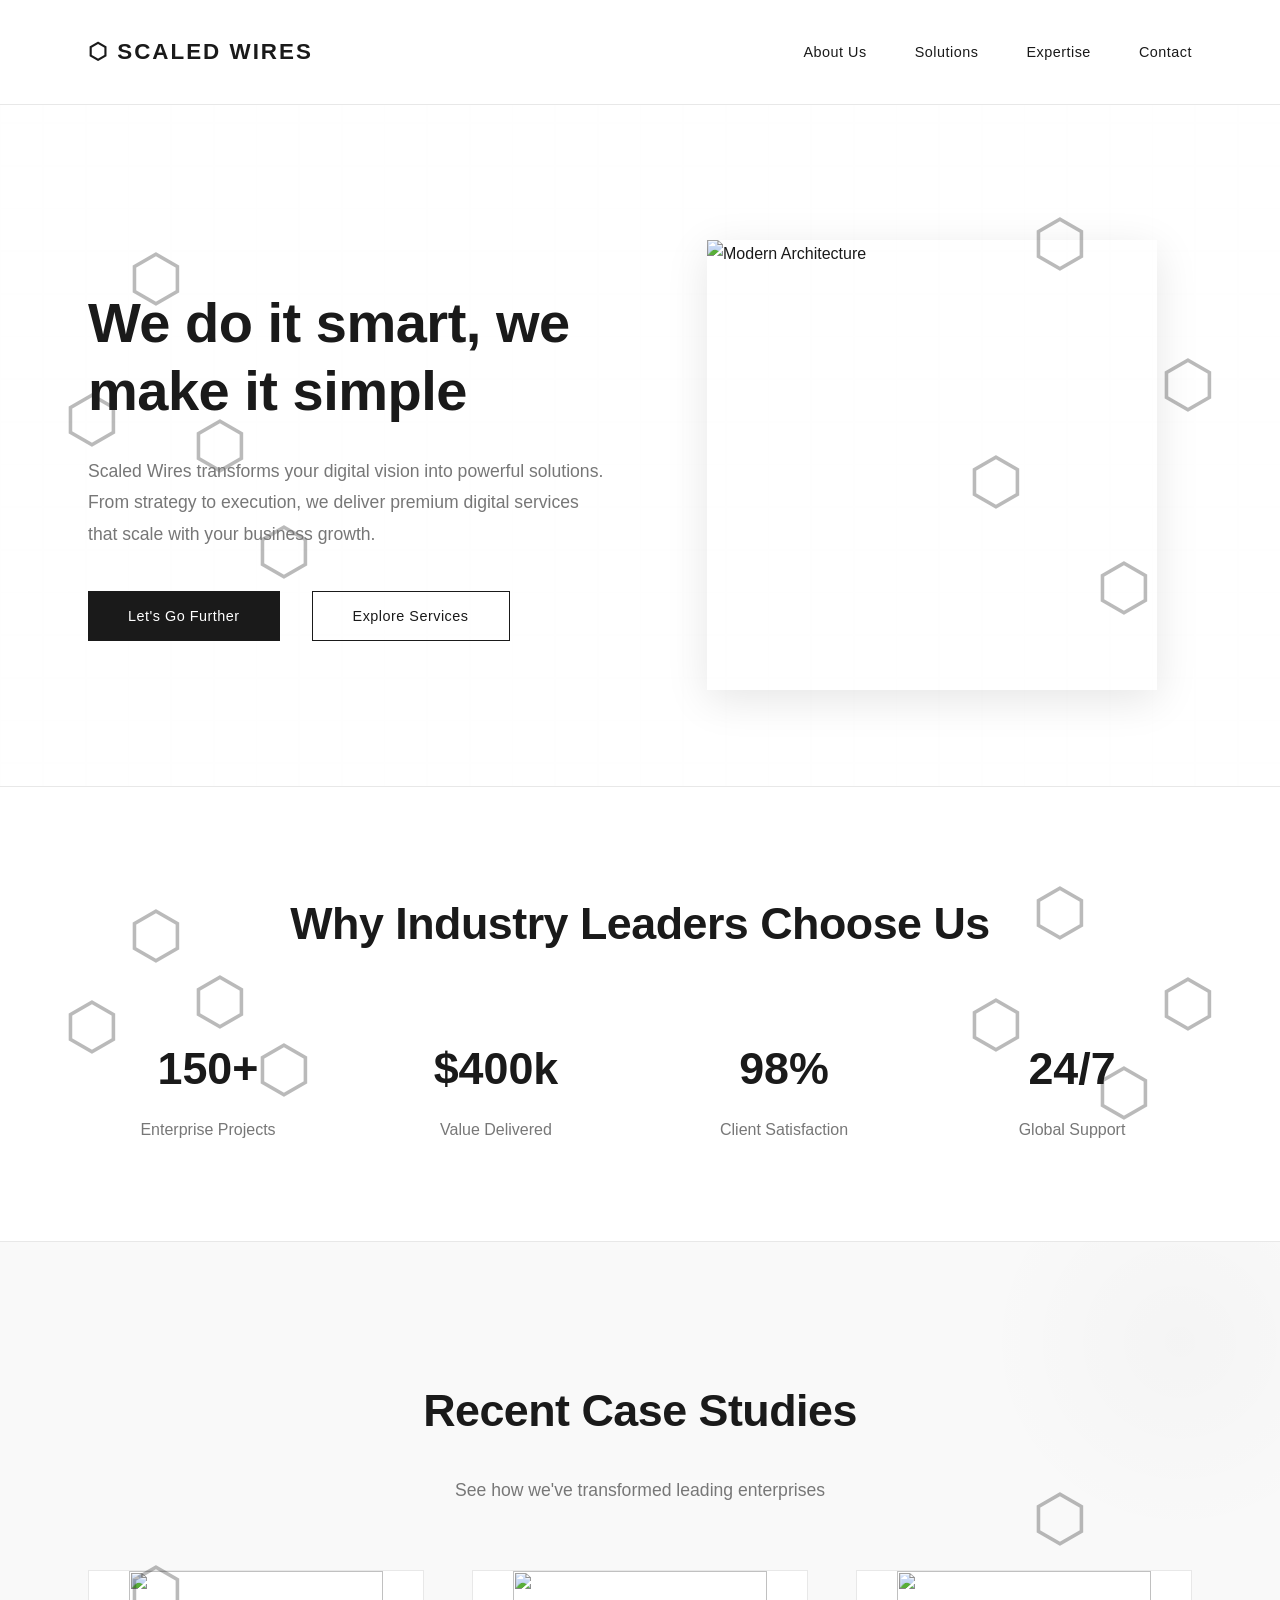
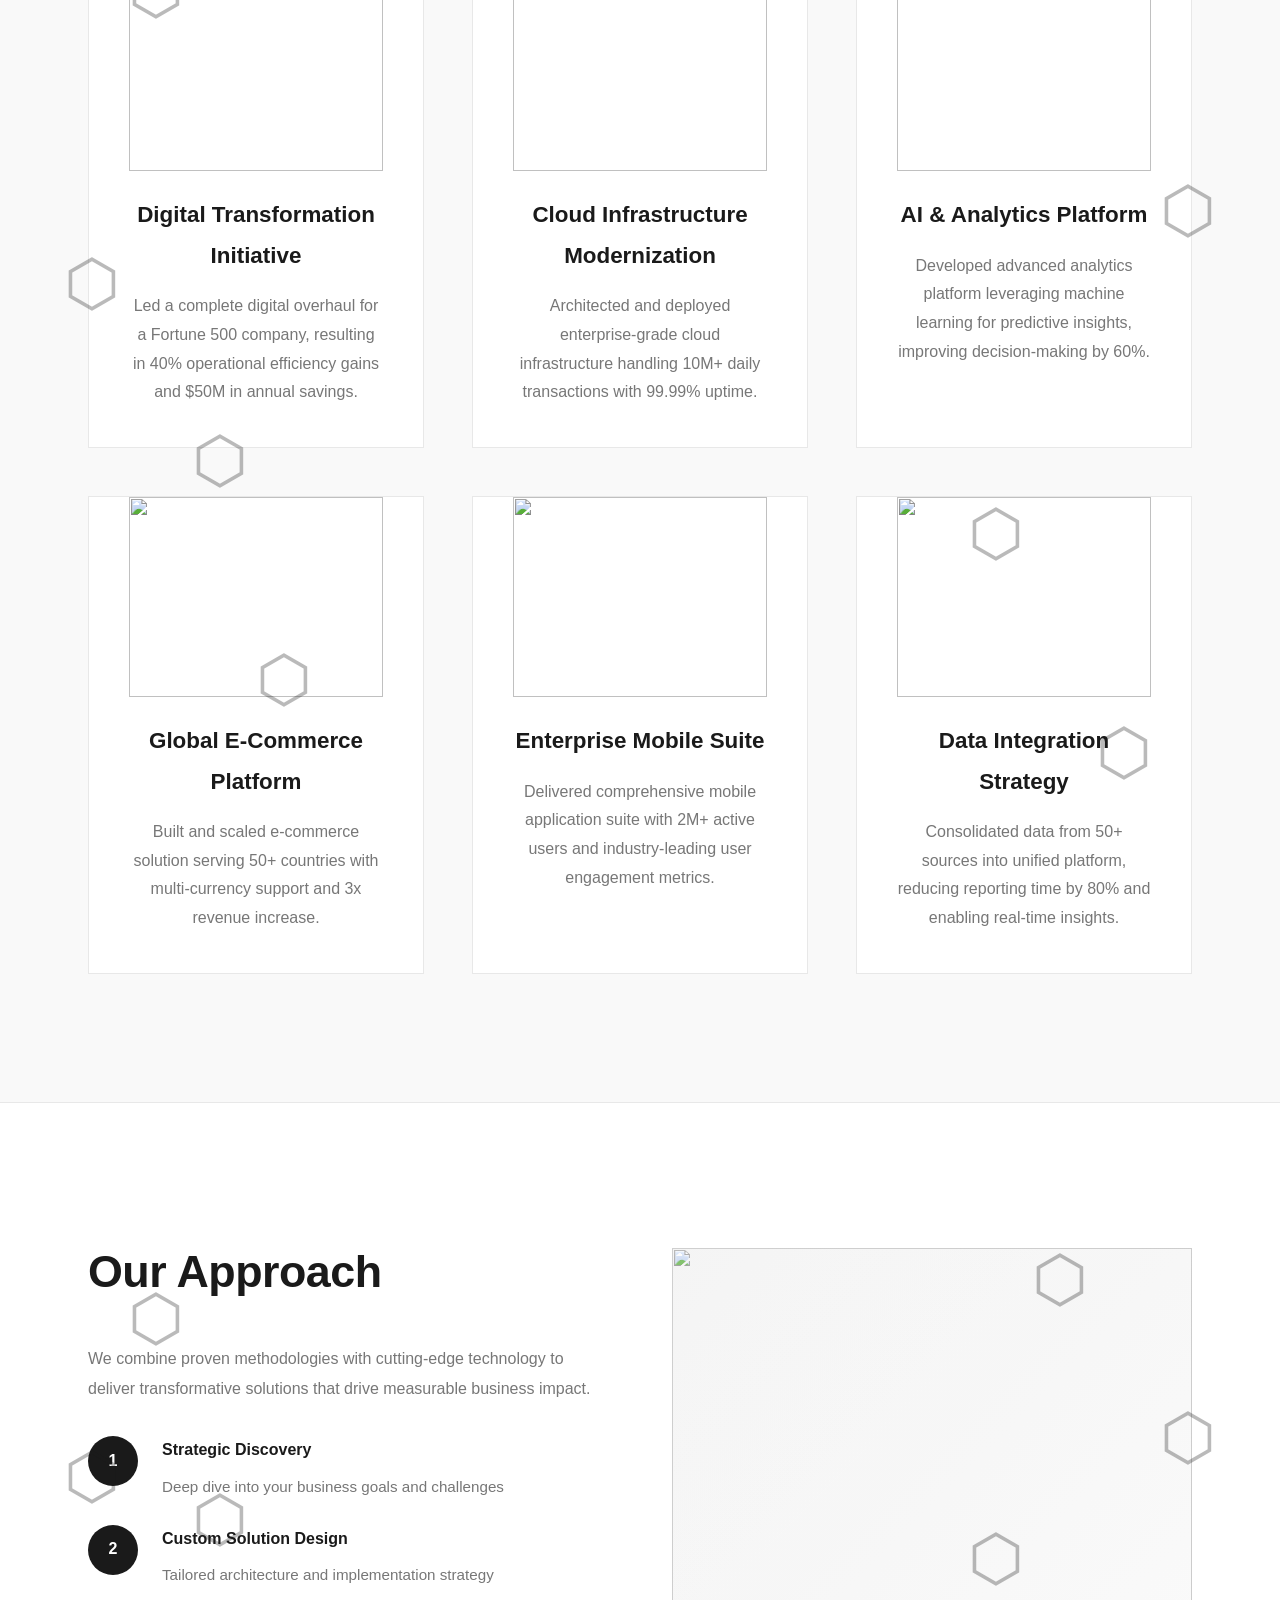
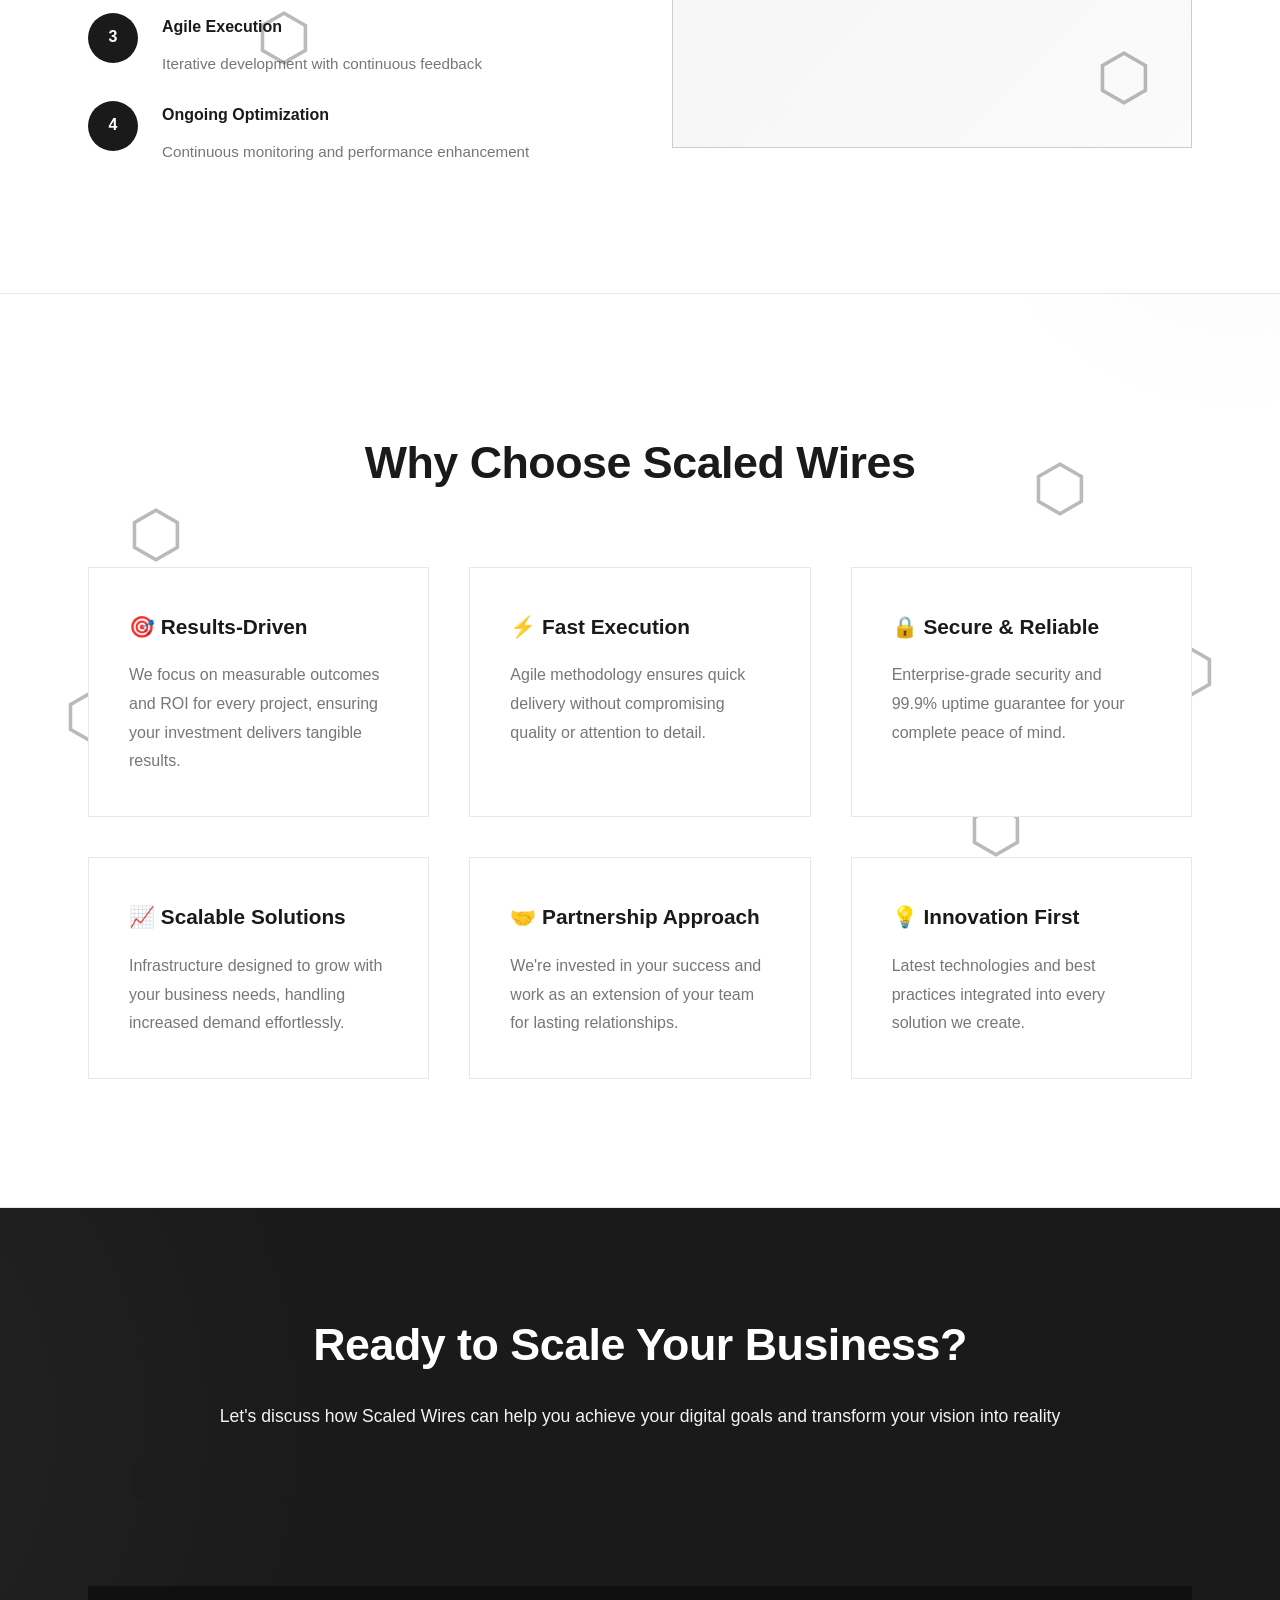
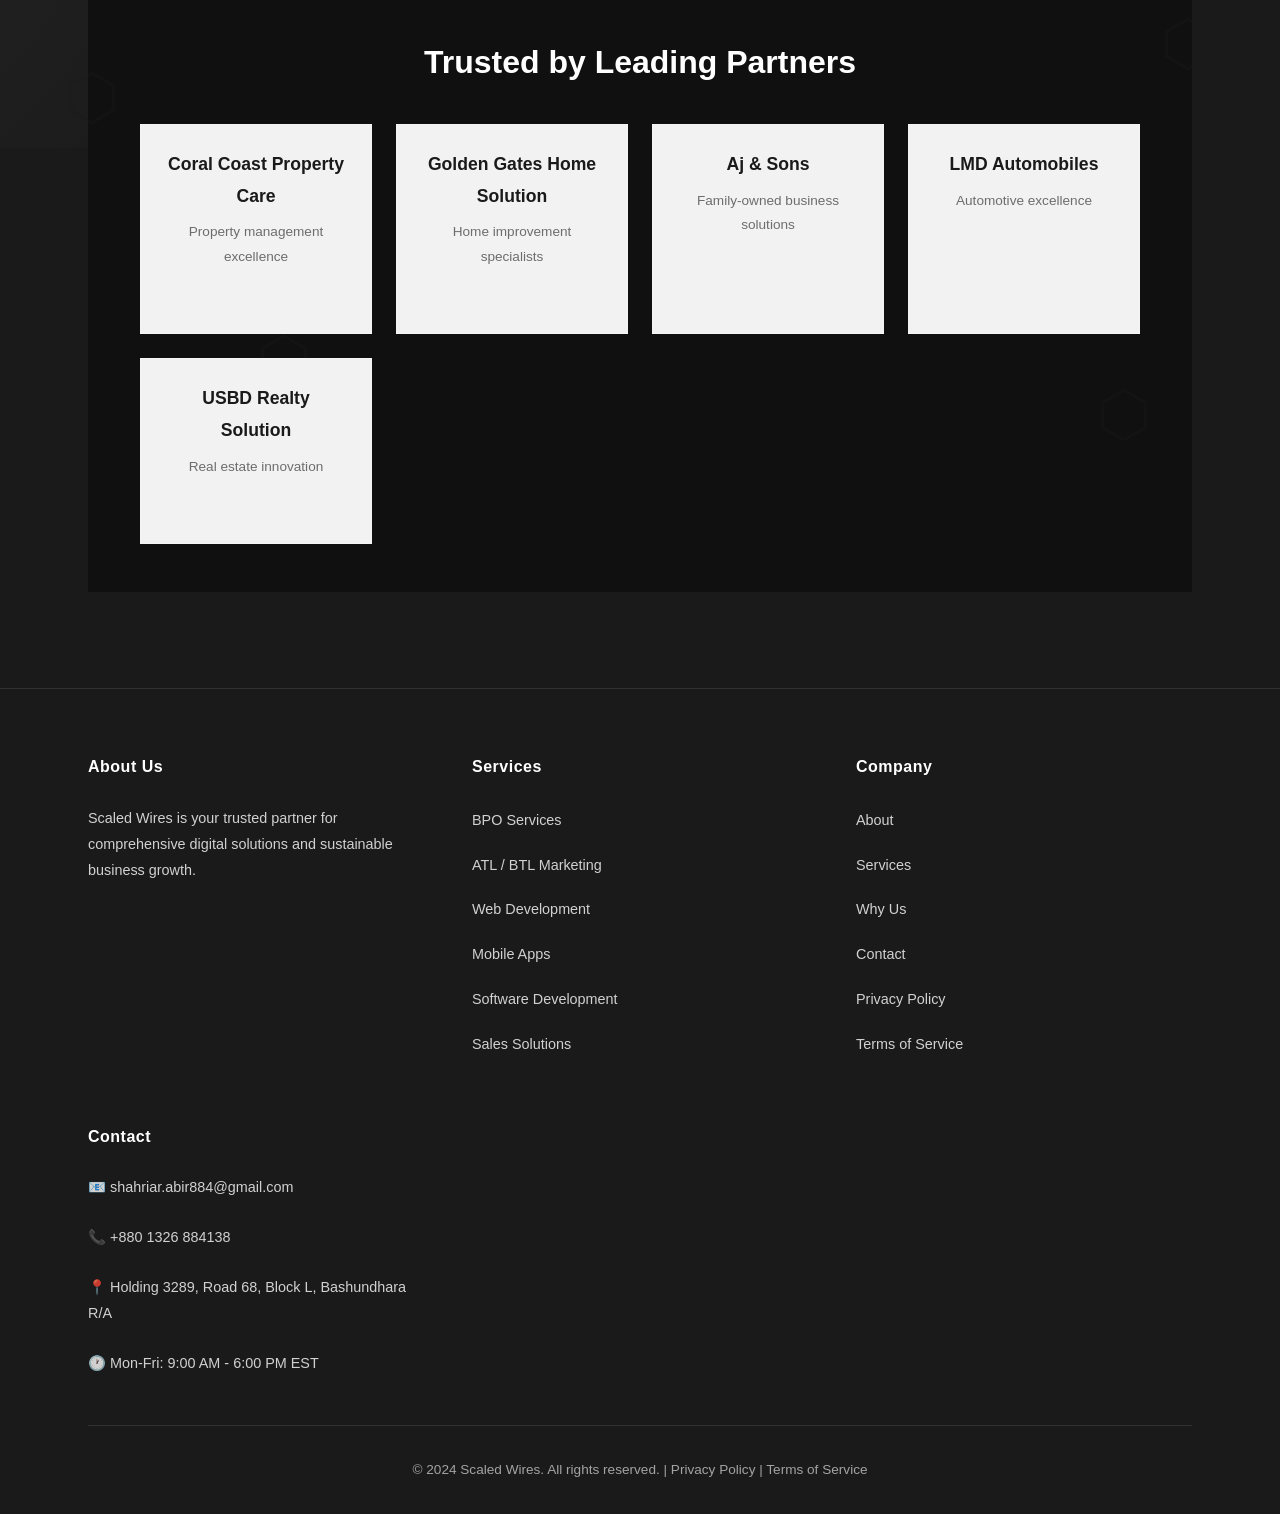
==== index.html @ ce0a6ad6 "Initial website upload" ====
<!DOCTYPE html>
<html lang="en">
<head>
    <meta charset="UTF-8">
    <meta name="viewport" content="width=device-width, initial-scale=1.0">
    <title>Scaled Wires - Premium Digital Solutions Agency</title>
    <link rel="stylesheet" href="styles.css">
</head>
<body>
    <!-- Header & Navigation -->
    <header>
        <div class="container">
            <nav>
                <div class="logo"><a href="index.html" style="text-decoration: none; color: inherit;">⬡ SCALED WIRES</a></div>
                <ul class="nav-links">
                    <li><a href="about.html">About Us</a></li>
                    <li><a href="solutions.html">Solutions</a></li>
                    <li><a href="expertise.html">Expertise</a></li>
                    <li><a href="contact.html" class="btn-cta">Contact</a></li>
                </ul>
            </nav>
        </div>
    </header>

    <!-- Hero Section -->
    <section class="hero" style="position: relative; overflow: hidden;">
        <!-- Animated Background Arrows -->
        <div class="hero-arrows">
            <div class="arrow arrow-1">⬡</div>
            <div class="arrow arrow-2">⬡</div>
            <div class="arrow arrow-3">⬡</div>
            <div class="arrow arrow-4">⬡</div>
            <div class="arrow arrow-5">⬡</div>
            <div class="arrow arrow-6">⬡</div>
            <div class="arrow arrow-7">⬡</div>
            <div class="arrow arrow-8">⬡</div>
        </div>

        <div class="container">
            <div class="hero-content">
                <div class="hero-text">
                    <h1>We do it smart, we make it simple</h1>
                    <p>Scaled Wires transforms your digital vision into powerful solutions. From strategy to execution, we deliver premium digital services that scale with your business growth.</p>
                    <div class="hero-buttons">
                        <button class="btn btn-primary">Let's Go Further</button>
                        <button class="btn btn-secondary">Explore Services</button>
                    </div>
                </div>
                <div class="hero-visual">
                    <div class="hero-image-container">
                        <div class="hero-image">
                            <img src="https://images.unsplash.com/photo-1486406146926-c627a92ad1ab?w=500&h=500&fit=crop" alt="Modern Architecture" />
                        </div>
                    </div>
                </div>
            </div>
        </div>
    </section>

    <!-- Stats Section -->
    <section class="stats" style="padding: 6rem 0; background: white; border-bottom: 1px solid #e8e8e8; position: relative; overflow: hidden;">
        <!-- Animated Background Arrows -->
        <div class="hero-arrows">
            <div class="arrow arrow-1">⬡</div>
            <div class="arrow arrow-2">⬡</div>
            <div class="arrow arrow-3">⬡</div>
            <div class="arrow arrow-4">⬡</div>
            <div class="arrow arrow-5">⬡</div>
            <div class="arrow arrow-6">⬡</div>
            <div class="arrow arrow-7">⬡</div>
            <div class="arrow arrow-8">⬡</div>
        </div>
        <div class="container">
            <h2 class="section-title">Why Industry Leaders Choose Us</h2>
            <div style="display: grid; grid-template-columns: repeat(auto-fit, minmax(220px, 1fr)); gap: 3rem; margin-top: 4rem; text-align: center;">
                <div>
                    <h3 style="font-size: 2.8rem; font-weight: 700; color: #1a1a1a; margin-bottom: 0.5rem;">150+</h3>
                    <p style="color: #777; font-weight: 400;">Enterprise Projects</p>
                </div>
                <div>
                    <h3 style="font-size: 2.8rem; font-weight: 700; color: #1a1a1a; margin-bottom: 0.5rem;">$400k</h3>
                    <p style="color: #777; font-weight: 400;">Value Delivered</p>
                </div>
                <div>
                    <h3 style="font-size: 2.8rem; font-weight: 700; color: #1a1a1a; margin-bottom: 0.5rem;">98%</h3>
                    <p style="color: #777; font-weight: 400;">Client Satisfaction</p>
                </div>
                <div>
                    <h3 style="font-size: 2.8rem; font-weight: 700; color: #1a1a1a; margin-bottom: 0.5rem;">24/7</h3>
                    <p style="color: #777; font-weight: 400;">Global Support</p>
                </div>
            </div>
        </div>
    </section>

    <!-- Featured Work Section -->
    <section class="services" id="work" style="background: #f9f9f9; position: relative; overflow: hidden;">
        <!-- Animated Background Arrows -->
        <div class="hero-arrows">
            <div class="arrow arrow-1">⬡</div>
            <div class="arrow arrow-2">⬡</div>
            <div class="arrow arrow-3">⬡</div>
            <div class="arrow arrow-4">⬡</div>
            <div class="arrow arrow-5">⬡</div>
            <div class="arrow arrow-6">⬡</div>
            <div class="arrow arrow-7">⬡</div>
            <div class="arrow arrow-8">⬡</div>
        </div>
        <div class="container">
            <h2 class="section-title">Recent Case Studies</h2>
            <p class="section-subtitle">See how we've transformed leading enterprises</p>
            
            <div class="services-grid">
                <div class="service-card scroll-animation">
                    <img src="https://images.unsplash.com/photo-1552664730-d307ca884978?w=400&h=250&fit=crop" style="width: 100%; height: 200px; object-fit: cover; margin: -2.5rem -2.5rem 1.5rem -2.5rem; border-radius: 0;">
                    <h3>Digital Transformation Initiative</h3>
                    <p>Led a complete digital overhaul for a Fortune 500 company, resulting in 40% operational efficiency gains and $50M in annual savings.</p>
                </div>

                <div class="service-card scroll-animation">
                    <img src="https://images.unsplash.com/photo-1486406146926-c627a92ad1ab?w=400&h=250&fit=crop" style="width: 100%; height: 200px; object-fit: cover; margin: -2.5rem -2.5rem 1.5rem -2.5rem; border-radius: 0;">
                    <h3>Cloud Infrastructure Modernization</h3>
                    <p>Architected and deployed enterprise-grade cloud infrastructure handling 10M+ daily transactions with 99.99% uptime.</p>
                </div>

                <div class="service-card scroll-animation">
                    <img src="https://images.unsplash.com/photo-1504384308090-c894fdcc538d?w=400&h=250&fit=crop" style="width: 100%; height: 200px; object-fit: cover; margin: -2.5rem -2.5rem 1.5rem -2.5rem; border-radius: 0;">
                    <h3>AI & Analytics Platform</h3>
                    <p>Developed advanced analytics platform leveraging machine learning for predictive insights, improving decision-making by 60%.</p>
                </div>

                <div class="service-card scroll-animation">
                    <img src="https://images.unsplash.com/photo-1519389950473-47ba0277781c?w=400&h=250&fit=crop" style="width: 100%; height: 200px; object-fit: cover; margin: -2.5rem -2.5rem 1.5rem -2.5rem; border-radius: 0;">
                    <h3>Global E-Commerce Platform</h3>
                    <p>Built and scaled e-commerce solution serving 50+ countries with multi-currency support and 3x revenue increase.</p>
                </div>

                <div class="service-card scroll-animation">
                    <img src="https://images.unsplash.com/photo-1486406146926-c627a92ad1ab?w=400&h=250&fit=crop" style="width: 100%; height: 200px; object-fit: cover; margin: -2.5rem -2.5rem 1.5rem -2.5rem; border-radius: 0;">
                    <h3>Enterprise Mobile Suite</h3>
                    <p>Delivered comprehensive mobile application suite with 2M+ active users and industry-leading user engagement metrics.</p>
                </div>

                <div class="service-card scroll-animation">
                    <img src="https://images.unsplash.com/photo-1504384308090-c894fdcc538d?w=400&h=250&fit=crop" style="width: 100%; height: 200px; object-fit: cover; margin: -2.5rem -2.5rem 1.5rem -2.5rem; border-radius: 0;">
                    <h3>Data Integration Strategy</h3>
                    <p>Consolidated data from 50+ sources into unified platform, reducing reporting time by 80% and enabling real-time insights.</p>
                </div>
            </div>
        </div>
    </section>

    <!-- Technology & Process Section -->
    <section style="padding: 8rem 0; background: white; border-bottom: 1px solid #e8e8e8; position: relative; overflow: hidden;">
        <!-- Animated Background Arrows -->
        <div class="hero-arrows">
            <div class="arrow arrow-1">⬡</div>
            <div class="arrow arrow-2">⬡</div>
            <div class="arrow arrow-3">⬡</div>
            <div class="arrow arrow-4">⬡</div>
            <div class="arrow arrow-5">⬡</div>
            <div class="arrow arrow-6">⬡</div>
            <div class="arrow arrow-7">⬡</div>
            <div class="arrow arrow-8">⬡</div>
        </div>
        <div class="container">
            <div style="display: grid; grid-template-columns: 1fr 1fr; gap: 4rem; align-items: center;">
                <div class="scroll-animation">
                    <h2 style="font-size: 2.8rem; font-weight: 600; color: #1a1a1a; margin-bottom: 2rem; letter-spacing: -0.5px;">Our Approach</h2>
                    <p style="color: #777; font-size: 1rem; margin-bottom: 1.5rem; line-height: 1.9; font-weight: 400;">We combine proven methodologies with cutting-edge technology to deliver transformative solutions that drive measurable business impact.</p>
                    
                    <div style="display: flex; flex-direction: column; gap: 1.5rem; margin-top: 2rem;">
                        <div style="display: flex; gap: 1.5rem;">
                            <div style="width: 50px; height: 50px; background: #1a1a1a; border-radius: 50%; display: flex; align-items: center; justify-content: center; color: white; font-weight: 700; flex-shrink: 0;">1</div>
                            <div>
                                <h4 style="color: #1a1a1a; font-weight: 600; margin-bottom: 0.5rem;">Strategic Discovery</h4>
                                <p style="color: #777; font-size: 0.95rem; font-weight: 400;">Deep dive into your business goals and challenges</p>
                            </div>
                        </div>
                        <div style="display: flex; gap: 1.5rem;">
                            <div style="width: 50px; height: 50px; background: #1a1a1a; border-radius: 50%; display: flex; align-items: center; justify-content: center; color: white; font-weight: 700; flex-shrink: 0;">2</div>
                            <div>
                                <h4 style="color: #1a1a1a; font-weight: 600; margin-bottom: 0.5rem;">Custom Solution Design</h4>
                                <p style="color: #777; font-size: 0.95rem; font-weight: 400;">Tailored architecture and implementation strategy</p>
                            </div>
                        </div>
                        <div style="display: flex; gap: 1.5rem;">
                            <div style="width: 50px; height: 50px; background: #1a1a1a; border-radius: 50%; display: flex; align-items: center; justify-content: center; color: white; font-weight: 700; flex-shrink: 0;">3</div>
                            <div>
                                <h4 style="color: #1a1a1a; font-weight: 600; margin-bottom: 0.5rem;">Agile Execution</h4>
                                <p style="color: #777; font-size: 0.95rem; font-weight: 400;">Iterative development with continuous feedback</p>
                            </div>
                        </div>
                        <div style="display: flex; gap: 1.5rem;">
                            <div style="width: 50px; height: 50px; background: #1a1a1a; border-radius: 50%; display: flex; align-items: center; justify-content: center; color: white; font-weight: 700; flex-shrink: 0;">4</div>
                            <div>
                                <h4 style="color: #1a1a1a; font-weight: 600; margin-bottom: 0.5rem;">Ongoing Optimization</h4>
                                <p style="color: #777; font-size: 0.95rem; font-weight: 400;">Continuous monitoring and performance enhancement</p>
                            </div>
                        </div>
                    </div>
                </div>

                <div class="scroll-animation" style="position: relative; height: 500px; background: linear-gradient(135deg, rgba(26, 26, 26, 0.05) 0%, rgba(26, 26, 26, 0.02) 100%); border-radius: 0; display: flex; align-items: center; justify-content: center; overflow: hidden;">
                    <img src="https://images.unsplash.com/photo-1552664730-d307ca884978?w=500&h=500&fit=crop" style="width: 100%; height: 100%; object-fit: cover; opacity: 0.8;">
                    <div style="position: absolute; inset: 0; background: linear-gradient(135deg, rgba(255,255,255,0.1) 0%, transparent 100%); pointer-events: none;"></div>
                </div>
            </div>
        </div>
    </section>

    <!-- Why Choose Us -->
    <section class="why-choose" id="why" style="position: relative; overflow: hidden;">
        <!-- Animated Background Arrows -->
        <div class="hero-arrows">
            <div class="arrow arrow-1">⬡</div>
            <div class="arrow arrow-2">⬡</div>
            <div class="arrow arrow-3">⬡</div>
            <div class="arrow arrow-4">⬡</div>
            <div class="arrow arrow-5">⬡</div>
            <div class="arrow arrow-6">⬡</div>
            <div class="arrow arrow-7">⬡</div>
            <div class="arrow arrow-8">⬡</div>
        </div>
        <div class="container">
            <h2 class="section-title">Why Choose Scaled Wires</h2>
            
            <div class="why-grid">
                <div class="why-item scroll-animation">
                    <h3>🎯 Results-Driven</h3>
                    <p>We focus on measurable outcomes and ROI for every project, ensuring your investment delivers tangible results.</p>
                </div>

                <div class="why-item scroll-animation">
                    <h3>⚡ Fast Execution</h3>
                    <p>Agile methodology ensures quick delivery without compromising quality or attention to detail.</p>
                </div>

                <div class="why-item scroll-animation">
                    <h3>🔒 Secure & Reliable</h3>
                    <p>Enterprise-grade security and 99.9% uptime guarantee for your complete peace of mind.</p>
                </div>

                <div class="why-item scroll-animation">
                    <h3>📈 Scalable Solutions</h3>
                    <p>Infrastructure designed to grow with your business needs, handling increased demand effortlessly.</p>
                </div>

                <div class="why-item scroll-animation">
                    <h3>🤝 Partnership Approach</h3>
                    <p>We're invested in your success and work as an extension of your team for lasting relationships.</p>
                </div>

                <div class="why-item scroll-animation">
                    <h3>💡 Innovation First</h3>
                    <p>Latest technologies and best practices integrated into every solution we create.</p>
                </div>
            </div>
        </div>
    </section>

    <!-- CTA Section -->
    <section class="cta" id="contact" style="position: relative; overflow: hidden;">
        <!-- Animated Background Arrows -->
        <div class="hero-arrows">
            <div class="arrow arrow-1">⬡</div>
            <div class="arrow arrow-2">⬡</div>
            <div class="arrow arrow-3">⬡</div>
            <div class="arrow arrow-4">⬡</div>
            <div class="arrow arrow-5">⬡</div>
            <div class="arrow arrow-6">⬡</div>
            <div class="arrow arrow-7">⬡</div>
            <div class="arrow arrow-8">⬡</div>
        </div>
        <div class="container">
            <h2>Ready to Scale Your Business?</h2>
            <p>Let's discuss how Scaled Wires can help you achieve your digital goals and transform your vision into reality</p>
            <button class="btn btn-secondary">Schedule a Consultation</button>

            <!-- Business Partners Section -->
            <div style="margin-top: 4rem; padding: 3rem 0; background: linear-gradient(135deg, rgba(26, 26, 26, 0.9) 0%, rgba(26, 26, 26, 0.8) 100%), url('https://images.unsplash.com/photo-1486406146926-c627a92ad1ab?w=1200&h=300&fit=crop') center/cover no-repeat; border-radius: 0; position: relative; margin-top: 4rem;">
                <div style="position: absolute; inset: 0; background: rgba(0,0,0,0.4); border-radius: 0;"></div>
                <div style="position: relative; z-index: 2; text-align: center;">
                    <h3 style="color: white; font-size: 2rem; margin-bottom: 2rem; font-weight: 700;">Trusted by Leading Partners</h3>
                    
                    <div style="display: grid; grid-template-columns: repeat(auto-fit, minmax(200px, 1fr)); gap: 1.5rem; max-width: 1000px; margin: 0 auto;">
                        <div class="partner-card scroll-animation" style="padding: 1.5rem; background: rgba(255,255,255,0.95); border-radius: 0; text-align: center; border: 1px solid rgba(255,255,255,0.2); backdrop-filter: blur(10px); transition: transform 0.3s ease, box-shadow 0.3s ease;" onmouseover="this.style.transform='translateY(-3px)'; this.style.boxShadow='0 8px 25px rgba(0,0,0,0.15)';" onmouseout="this.style.transform='translateY(0)'; this.style.boxShadow='none';">
                            <h4 style="color: #1a1a1a; font-weight: 700; margin-bottom: 0.5rem; font-size: 1.1rem;">Coral Coast Property Care</h4>
                            <p style="color: #666; font-weight: 400; font-size: 0.85rem;">Property management excellence</p>
                        </div>

                        <div class="partner-card scroll-animation" style="padding: 1.5rem; background: rgba(255,255,255,0.95); border-radius: 0; text-align: center; border: 1px solid rgba(255,255,255,0.2); backdrop-filter: blur(10px); transition: transform 0.3s ease, box-shadow 0.3s ease;" onmouseover="this.style.transform='translateY(-3px)'; this.style.boxShadow='0 8px 25px rgba(0,0,0,0.15)';" onmouseout="this.style.transform='translateY(0)'; this.style.boxShadow='none';">
                            <h4 style="color: #1a1a1a; font-weight: 700; margin-bottom: 0.5rem; font-size: 1.1rem;">Golden Gates Home Solution</h4>
                            <p style="color: #666; font-weight: 400; font-size: 0.85rem;">Home improvement specialists</p>
                        </div>

                        <div class="partner-card scroll-animation" style="padding: 1.5rem; background: rgba(255,255,255,0.95); border-radius: 0; text-align: center; border: 1px solid rgba(255,255,255,0.2); backdrop-filter: blur(10px); transition: transform 0.3s ease, box-shadow 0.3s ease;" onmouseover="this.style.transform='translateY(-3px)'; this.style.boxShadow='0 8px 25px rgba(0,0,0,0.15)';" onmouseout="this.style.transform='translateY(0)'; this.style.boxShadow='none';">
                            <h4 style="color: #1a1a1a; font-weight: 700; margin-bottom: 0.5rem; font-size: 1.1rem;">Aj & Sons</h4>
                            <p style="color: #666; font-weight: 400; font-size: 0.85rem;">Family-owned business solutions</p>
                        </div>

                        <div class="partner-card scroll-animation" style="padding: 1.5rem; background: rgba(255,255,255,0.95); border-radius: 0; text-align: center; border: 1px solid rgba(255,255,255,0.2); backdrop-filter: blur(10px); transition: transform 0.3s ease, box-shadow 0.3s ease;" onmouseover="this.style.transform='translateY(-3px)'; this.style.boxShadow='0 8px 25px rgba(0,0,0,0.15)';" onmouseout="this.style.transform='translateY(0)'; this.style.boxShadow='none';">
                            <h4 style="color: #1a1a1a; font-weight: 700; margin-bottom: 0.5rem; font-size: 1.1rem;">LMD Automobiles</h4>
                            <p style="color: #666; font-weight: 400; font-size: 0.85rem;">Automotive excellence</p>
                        </div>

                        <div class="partner-card scroll-animation" style="padding: 1.5rem; background: rgba(255,255,255,0.95); border-radius: 0; text-align: center; border: 1px solid rgba(255,255,255,0.2); backdrop-filter: blur(10px); transition: transform 0.3s ease, box-shadow 0.3s ease;" onmouseover="this.style.transform='translateY(-3px)'; this.style.boxShadow='0 8px 25px rgba(0,0,0,0.15)';" onmouseout="this.style.transform='translateY(0)'; this.style.boxShadow='none';">
                            <h4 style="color: #1a1a1a; font-weight: 700; margin-bottom: 0.5rem; font-size: 1.1rem;">USBD Realty Solution</h4>
                            <p style="color: #666; font-weight: 400; font-size: 0.85rem;">Real estate innovation</p>
                        </div>
                    </div>
                </div>
            </div>
        </div>
    </section>

    <!-- Footer -->
    <footer>
        <div class="container">
            <div class="footer-content">
                <div class="footer-section">
                    <h4>About Us</h4>
                    <p>Scaled Wires is your trusted partner for comprehensive digital solutions and sustainable business growth.</p>
                </div>

                <div class="footer-section">
                    <h4>Services</h4>
                    <ul>
                        <li><a href="#services">BPO Services</a></li>
                        <li><a href="#services">ATL / BTL Marketing</a></li>
                        <li><a href="#services">Web Development</a></li>
                        <li><a href="#services">Mobile Apps</a></li>
                        <li><a href="#services">Software Development</a></li>
                        <li><a href="#services">Sales Solutions</a></li>
                    </ul>
                </div>

                <div class="footer-section">
                    <h4>Company</h4>
                    <ul>
                        <li><a href="#about">About</a></li>
                        <li><a href="#services">Services</a></li>
                        <li><a href="#why">Why Us</a></li>
                        <li><a href="#contact">Contact</a></li>
                        <li><a href="#">Privacy Policy</a></li>
                        <li><a href="#">Terms of Service</a></li>
                    </ul>
                </div>

                <div class="footer-section">
                    <h4>Contact</h4>
                    <div class="footer-contact">
                        <p>📧 shahriar.abir884@gmail.com</p>
                        <p>📞 +880 1326 884138</p>
                        <p>📍 Holding 3289, Road 68, Block L, Bashundhara R/A</p>
                        <p>🕐 Mon-Fri: 9:00 AM - 6:00 PM EST</p>
                    </div>
                </div>
            </div>

            <div class="footer-bottom">
                <p>&copy; 2024 Scaled Wires. All rights reserved. | <a href="#">Privacy Policy</a> | <a href="#">Terms of Service</a></p>
            </div>
        </div>
    </footer>

    <script>
        // Scroll Animation
        const observerOptions = {
            threshold: 0.1,
            rootMargin: '0px 0px -100px 0px'
        };

        const observer = new IntersectionObserver(function(entries) {
            entries.forEach(entry => {
                if (entry.isIntersecting) {
                    entry.target.classList.add('visible');
                    observer.unobserve(entry.target);
                }
            });
        }, observerOptions);

        document.querySelectorAll('.scroll-animation').forEach(el => {
            observer.observe(el);
        });
    </script>
</body>
</html>
---- styles.css ----
* {
    margin: 0;
    padding: 0;
    box-sizing: border-box;
}

:root {
    --primary-color: #1a1a1a;
    --secondary-color: #2d2d2d;
    --accent-color: #666;
    --text-dark: #1a1a1a;
    --text-light: #777;
    --text-lighter: #999;
    --bg-white: #ffffff;
    --bg-light: #f9f9f9;
    --border-color: #e8e8e8;
}

html {
    scroll-behavior: smooth;
}

body {
    font-family: -apple-system, BlinkMacSystemFont, 'Segoe UI', 'Roboto', 'Oxygen', 'Ubuntu', 'Cantarell', 'Fira Sans', 'Droid Sans', 'Helvetica Neue', sans-serif;
    line-height: 1.8;
    color: var(--text-dark);
    overflow-x: hidden;
    background: var(--bg-white);
    -webkit-font-smoothing: antialiased;
    -moz-osx-font-smoothing: grayscale;
}

/* Header & Navigation */
header {
    background: var(--bg-white);
    color: var(--text-dark);
    padding: 2rem 0;
    position: fixed;
    top: 0;
    width: 100%;
    z-index: 1000;
    border-bottom: 1px solid var(--border-color);
}

.container {
    max-width: 1200px;
    margin: 0 auto;
    padding: 0 3rem;
}

nav {
    display: flex;
    justify-content: space-between;
    align-items: center;
}

.logo {
    font-size: 1.4rem;
    font-weight: 700;
    letter-spacing: 2px;
    color: var(--primary-color);
    text-transform: uppercase;
}

.nav-links {
    display: flex;
    list-style: none;
    gap: 3rem;
}

.nav-links a {
    color: var(--primary-color);
    text-decoration: none;
    font-size: 0.9rem;
    transition: all 0.3s ease;
    font-weight: 400;
    position: relative;
    letter-spacing: 0.5px;
}

.nav-links a::after {
    content: '';
    position: absolute;
    bottom: -5px;
    left: 0;
    width: 0;
    height: 1px;
    background: var(--primary-color);
    transition: width 0.3s ease;
}

.nav-links a:hover::after {
    width: 100%;
}

.nav-links .btn-cta {
    background: transparent;
    color: var(--primary-color);
    padding: 0;
    border-radius: 0;
    transition: all 0.3s ease;
    border: none;
}

/* Hero Section with Video Background */
.hero {
    background: var(--bg-white);
    color: var(--primary-color);
    padding: 10rem 0 6rem;
    margin-top: 80px;
    position: relative;
    overflow: hidden;
    border-bottom: 1px solid var(--border-color);
}

.hero::before {
    content: '';
    position: absolute;
    top: 0;
    left: 0;
    right: 0;
    bottom: 0;
    background: url('data:image/svg+xml,<svg xmlns="http://www.w3.org/2000/svg" viewBox="0 0 1200 600"><defs><pattern id="grid" width="40" height="40" patternUnits="userSpaceOnUse"><path d="M 40 0 L 0 0 0 40" fill="none" stroke="rgba(0,0,0,0.01)" stroke-width="1"/></pattern></defs><rect width="1200" height="600" fill="url(%23grid)"/></svg>');
    opacity: 0.5;
}

.hero-content {
    display: grid;
    grid-template-columns: 1fr 1fr;
    gap: 4rem;
    align-items: center;
    position: relative;
    z-index: 2;
}

.hero-text h1 {
    font-size: 3.5rem;
    font-weight: 700;
    margin-bottom: 2rem;
    line-height: 1.2;
    letter-spacing: -0.5px;
}

.hero-text p {
    font-size: 1.1rem;
    margin-bottom: 2.5rem;
    opacity: 1;
    color: var(--text-light);
    line-height: 1.8;
    font-weight: 400;
}

.hero-buttons {
    display: flex;
    gap: 2rem;
    justify-content: flex-start;
}

.btn {
    padding: 1rem 2.5rem;
    font-size: 0.9rem;
    border: none;
    border-radius: 0;
    cursor: pointer;
    transition: all 0.3s ease;
    font-weight: 400;
    text-decoration: none;
    display: inline-block;
    letter-spacing: 0.5px;
}

.btn-primary {
    background: var(--primary-color);
    color: var(--bg-white);
    box-shadow: none;
}

.btn-primary:hover {
    background: var(--secondary-color);
    transform: none;
    box-shadow: none;
}

.btn-secondary {
    background: transparent;
    color: var(--primary-color);
    border: 1px solid var(--primary-color);
}

.btn-secondary:hover {
    background: var(--primary-color);
    color: var(--bg-white);
    transform: none;
}

/* 3D Image Showcase */
.hero-visual {
    display: flex;
    justify-content: center;
    align-items: center;
    perspective: 1000px;
}

.hero-image-container {
    position: relative;
    width: 100%;
    max-width: 450px;
    height: 450px;
    perspective: 1200px;
}

.hero-image {
    width: 100%;
    height: 100%;
    border-radius: 0;
    overflow: hidden;
    box-shadow: 0 10px 40px rgba(0, 0, 0, 0.1);
    animation: none;
    transform-style: preserve-3d;
}

.hero-image img {
    width: 100%;
    height: 100%;
    object-fit: cover;
    display: block;
}

/* Hero Arrows Animation */
.hero-arrows {
    position: absolute;
    top: 0;
    left: 0;
    width: 100%;
    height: 100%;
    pointer-events: none;
    z-index: 1;
}

.arrow {
    position: absolute;
    font-size: 4rem;
    color: rgba(26, 26, 26, 0.3);
    font-weight: 300;
    animation: float 6s ease-in-out infinite, pulse 3s ease-in-out infinite;
    transition: color 0.3s ease, text-shadow 0.3s ease;
    cursor: pointer;
}

.arrow:hover {
    color: #ffd700;
    text-shadow: 0 0 20px #ffd700, 0 0 40px #ffd700, 0 0 60px #ffd700;
    animation: none;
}

.arrow-1 {
    top: 20%;
    left: 10%;
    animation-delay: 0s;
    animation-duration: 8s;
}

.arrow-2 {
    top: 15%;
    right: 15%;
    animation-delay: 1s;
    animation-duration: 7s;
}

.arrow-3 {
    bottom: 25%;
    left: 20%;
    animation-delay: 2s;
    animation-duration: 9s;
}

.arrow-4 {
    bottom: 20%;
    right: 10%;
    animation-delay: 3s;
    animation-duration: 6s;
}

.arrow-5 {
    top: 40%;
    left: 5%;
    animation-delay: 4s;
    animation-duration: 10s;
}

.arrow-6 {
    top: 35%;
    right: 5%;
    animation-delay: 5s;
    animation-duration: 8s;
}

.arrow-7 {
    bottom: 40%;
    left: 15%;
    animation-delay: 6s;
    animation-duration: 7s;
}

.arrow-8 {
    bottom: 35%;
    right: 20%;
    animation-delay: 7s;
    animation-duration: 9s;
}

@keyframes float {
    0%, 100% {
        transform: translateY(0px) rotate(0deg);
        opacity: 0.3;
    }
    25% {
        transform: translateY(-20px) rotate(5deg);
        opacity: 0.5;
    }
    50% {
        transform: translateY(-10px) rotate(-5deg);
        opacity: 0.4;
    }
    75% {
        transform: translateY(-25px) rotate(3deg);
        opacity: 0.6;
    }
}

@keyframes pulse {
    0%, 100% {
        color: rgba(26, 26, 26, 0.3);
        text-shadow: 0 0 5px rgba(26, 26, 26, 0.1);
    }
    50% {
        color: #ffd700;
        text-shadow: 0 0 20px #ffd700, 0 0 40px #ffd700, 0 0 60px #ffd700;
    }
}

@keyframes float3d {
    0%, 100% {
        transform: translateY(0) rotateX(0deg);
    }
    50% {
        transform: translateY(-15px) rotateX(0deg);
    }
}

/* Services Section */
.services {
    padding: 8rem 0;
    background: var(--bg-white);
    position: relative;
    border-bottom: 1px solid var(--border-color);
}

.services::before {
    content: '';
    position: absolute;
    top: -100px;
    right: -100px;
    width: 400px;
    height: 400px;
    background: radial-gradient(circle, rgba(0, 0, 0, 0.02) 0%, transparent 70%);
    border-radius: 50%;
    pointer-events: none;
}

.section-title {
    text-align: center;
    font-size: 2.8rem;
    margin-bottom: 1.5rem;
    color: var(--primary-color);
    font-weight: 700;
    letter-spacing: -0.5px;
}

.section-subtitle {
    text-align: center;
    color: var(--text-light);
    margin-bottom: 4rem;
    font-size: 1.1rem;
    font-weight: 400;
}

.services-grid {
    display: grid;
    grid-template-columns: repeat(auto-fit, minmax(300px, 1fr));
    gap: 3rem;
}

.service-card {
    background: var(--bg-white);
    padding: 2.5rem;
    border-radius: 0;
    text-align: center;
    box-shadow: none;
    transition: all 0.3s ease;
    border: 1px solid var(--border-color);
    position: relative;
    overflow: hidden;
}

.service-card::before {
    content: '';
    position: absolute;
    top: 0;
    left: 0;
    right: 0;
    height: 2px;
    background: var(--primary-color);
    transform: scaleX(0);
    transform-origin: left;
    transition: transform 0.3s ease;
}

.service-card:hover::before {
    transform: scaleX(1);
}

.service-card:hover {
    transform: translateY(-8px);
    box-shadow: 0 15px 30px rgba(0, 0, 0, 0.08);
}

.service-icon {
    font-size: 3rem;
    margin-bottom: 1.5rem;
    height: 70px;
    display: flex;
    align-items: center;
    justify-content: center;
    width: 100%;
    animation: none;
}

@keyframes bounce {
    0%, 100% {
        transform: translateY(0);
    }
    50% {
        transform: translateY(-10px);
    }
}

.service-card h3 {
    font-size: 1.4rem;
    margin-bottom: 1rem;
    color: var(--primary-color);
    font-weight: 700;
}

.service-card p {
    color: var(--text-light);
    line-height: 1.8;
    font-weight: 400;
}

/* About Section with Image Gallery */
.about {
    padding: 8rem 0;
    background: var(--bg-white);
    border-bottom: 1px solid var(--border-color);
}

.about-content {
    display: grid;
    grid-template-columns: 1fr 1fr;
    gap: 4rem;
    align-items: center;
}

.about-text h2 {
    font-size: 2.8rem;
    margin-bottom: 2rem;
    color: var(--primary-color);
    font-weight: 700;
    letter-spacing: -0.5px;
}

.about-text p {
    color: var(--text-light);
    margin-bottom: 1.5rem;
    line-height: 1.9;
    font-size: 1rem;
    font-weight: 400;
}

.about-features {
    display: flex;
    flex-direction: column;
    gap: 2rem;
    margin-top: 2rem;
}

.feature {
    display: flex;
    gap: 1.5rem;
    align-items: flex-start;
}

.feature-icon {
    width: 50px;
    height: 50px;
    background: var(--primary-color);
    border-radius: 50%;
    display: flex;
    align-items: center;
    justify-content: center;
    color: var(--bg-white);
    font-weight: bold;
    font-size: 1.3rem;
    flex-shrink: 0;
    box-shadow: none;
}

.feature-text h4 {
    color: var(--primary-color);
    margin-bottom: 0.5rem;
    font-weight: 600;
}

.feature-text p {
    color: var(--text-light);
    font-size: 0.95rem;
    margin: 0;
}

/* Image Gallery */
.gallery {
    display: grid;
    grid-template-columns: repeat(2, 1fr);
    gap: 2rem;
}

.gallery-item {
    position: relative;
    overflow: hidden;
    border-radius: 0;
    height: 250px;
    box-shadow: 0 5px 20px rgba(0, 0, 0, 0.1);
    transition: transform 0.3s ease;
}

.gallery-item:hover {
    transform: scale(1.02);
}

.gallery-item img {
    width: 100%;
    height: 100%;
    object-fit: cover;
    transition: transform 0.3s ease;
}

.gallery-item:hover img {
    transform: scale(1.05);
}

/* Why Choose Us */
.why-choose {
    padding: 8rem 0;
    background: var(--bg-white);
    color: var(--primary-color);
    position: relative;
    overflow: hidden;
    border-bottom: 1px solid var(--border-color);
}

.why-choose::before {
    content: '';
    position: absolute;
    top: -50%;
    right: -20%;
    width: 600px;
    height: 600px;
    background: radial-gradient(circle, rgba(0, 0, 0, 0.02) 0%, transparent 70%);
    border-radius: 50%;
    pointer-events: none;
}

.why-grid {
    display: grid;
    grid-template-columns: repeat(auto-fit, minmax(280px, 1fr));
    gap: 2.5rem;
    margin-top: 4rem;
    position: relative;
    z-index: 2;
}

.why-item {
    background: var(--bg-white);
    padding: 2.5rem;
    border-radius: 0;
    backdrop-filter: none;
    border: 1px solid var(--border-color);
    transition: all 0.3s ease;
}

.why-item:hover {
    background: var(--bg-light);
    transform: translateY(-8px);
    border-color: var(--primary-color);
}

.why-item h3 {
    font-size: 1.3rem;
    margin-bottom: 1rem;
    color: var(--primary-color);
    font-weight: 600;
}

.why-item p {
    color: var(--text-light);
    font-weight: 400;
    line-height: 1.8;
}

.why-choose > .container > .section-title {
    color: var(--primary-color);
    position: relative;
    z-index: 2;
}

/* CTA Section */
.cta {
    padding: 6rem 0;
    background: var(--primary-color);
    color: var(--bg-white);
    text-align: center;
    position: relative;
    overflow: hidden;
}

.cta::before {
    content: '';
    position: absolute;
    top: -50%;
    left: -50%;
    width: 100%;
    height: 100%;
    background: radial-gradient(circle at 30% 70%, rgba(255, 255, 255, 0.05) 0%, transparent 50%);
    animation: none;
}

@keyframes shift {
    0%, 100% {
        transform: translate(0, 0);
    }
    50% {
        transform: translate(50px, 50px);
    }
}

.cta h2 {
    font-size: 2.8rem;
    margin-bottom: 1rem;
    font-weight: 700;
    position: relative;
    z-index: 2;
    letter-spacing: -0.5px;
}

.cta p {
    font-size: 1.1rem;
    margin-bottom: 2.5rem;
    opacity: 0.95;
    position: relative;
    z-index: 2;
    font-weight: 400;
}

/* Footer */
footer {
    background: var(--primary-color);
    color: var(--bg-white);
    padding: 4rem 0 2rem;
    border-top: 1px solid rgba(255, 255, 255, 0.1);
}

.footer-content {
    display: grid;
    grid-template-columns: repeat(auto-fit, minmax(280px, 1fr));
    gap: 3rem;
    margin-bottom: 3rem;
}

.footer-section h4 {
    margin-bottom: 1.5rem;
    color: var(--bg-white);
    font-weight: 700;
    font-size: 1rem;
    letter-spacing: 0.5px;
}

.footer-section ul {
    list-style: none;
}

.footer-section ul li {
    margin-bottom: 1rem;
}

.footer-section ul li a {
    color: rgba(255, 255, 255, 0.8);
    text-decoration: none;
    transition: color 0.3s ease;
    font-size: 0.9rem;
    font-weight: 400;
}

.footer-section ul li a:hover {
    color: var(--bg-white);
}

.footer-section p {
    color: rgba(255, 255, 255, 0.8);
    font-weight: 400;
    font-size: 0.9rem;
}

.footer-contact {
    display: flex;
    flex-direction: column;
    gap: 1.5rem;
}

.footer-contact p {
    color: rgba(255, 255, 255, 0.8);
    font-weight: 400;
    font-size: 0.9rem;
}

.footer-bottom {
    text-align: center;
    padding-top: 2rem;
    border-top: 1px solid rgba(255, 255, 255, 0.1);
    color: rgba(255, 255, 255, 0.6);
    font-size: 0.85rem;
    font-weight: 400;
}

.footer-bottom a {
    color: rgba(255, 255, 255, 0.6);
    text-decoration: none;
    transition: color 0.3s ease;
}

.footer-bottom a:hover {
    color: rgba(255, 255, 255, 0.9);
}

/* Scroll Animation */
.scroll-animation {
    opacity: 0;
    transform: translateY(30px);
    transition: all 0.6s ease;
}

.scroll-animation.visible {
    opacity: 1;
    transform: translateY(0);
}

/* Responsive Design */
@media (max-width: 1024px) {
    .hero-content {
        grid-template-columns: 1fr;
        gap: 2rem;
    }

    .hero-visual {
        order: -1;
    }

    .about-content {
        grid-template-columns: 1fr;
    }
}

@media (max-width: 768px) {
    .container {
        padding: 0 2rem;
    }

    .nav-links {
        gap: 2rem;
        font-size: 0.85rem;
    }

    .hero {
        padding: 6rem 0 4rem;
        margin-top: 70px;
    }

    .hero-text h1 {
        font-size: 2.2rem;
    }

    .hero-text p {
        font-size: 1rem;
    }

    .hero-buttons {
        justify-content: center;
        flex-wrap: wrap;
    }

    .section-title {
        font-size: 2rem;
    }

    .services-grid {
        grid-template-columns: 1fr;
    }

    .about-text h2 {
        font-size: 2rem;
    }

    .gallery {
        grid-template-columns: 1fr;
    }

    .cta h2 {
        font-size: 2rem;
    }
}

@media (max-width: 600px) {
    .container {
        padding: 0 1.5rem;
    }

    nav {
        flex-direction: column;
        gap: 1rem;
    }

    .nav-links {
        flex-direction: column;
        gap: 1.5rem;
        width: 100%;
        text-align: center;
    }

    header {
        padding: 1.5rem 0;
    }

    .hero {
        margin-top: 60px;
        padding: 4rem 0 3rem;
    }

    .hero-text h1 {
        font-size: 1.8rem;
    }

    .section-title {
        font-size: 1.8rem;
    }

    .btn {
        padding: 0.9rem 1.8rem;
        font-size: 0.85rem;
    }

    .why-grid {
        grid-template-columns: 1fr;
    }

    .footer-content {
        gap: 2rem;
    }

    .services {
        padding: 4rem 0;
    }

    .about {
        padding: 4rem 0;
    }

    .why-choose {
        padding: 4rem 0;
    }

    .cta {
        padding: 3rem 0;
    }
}
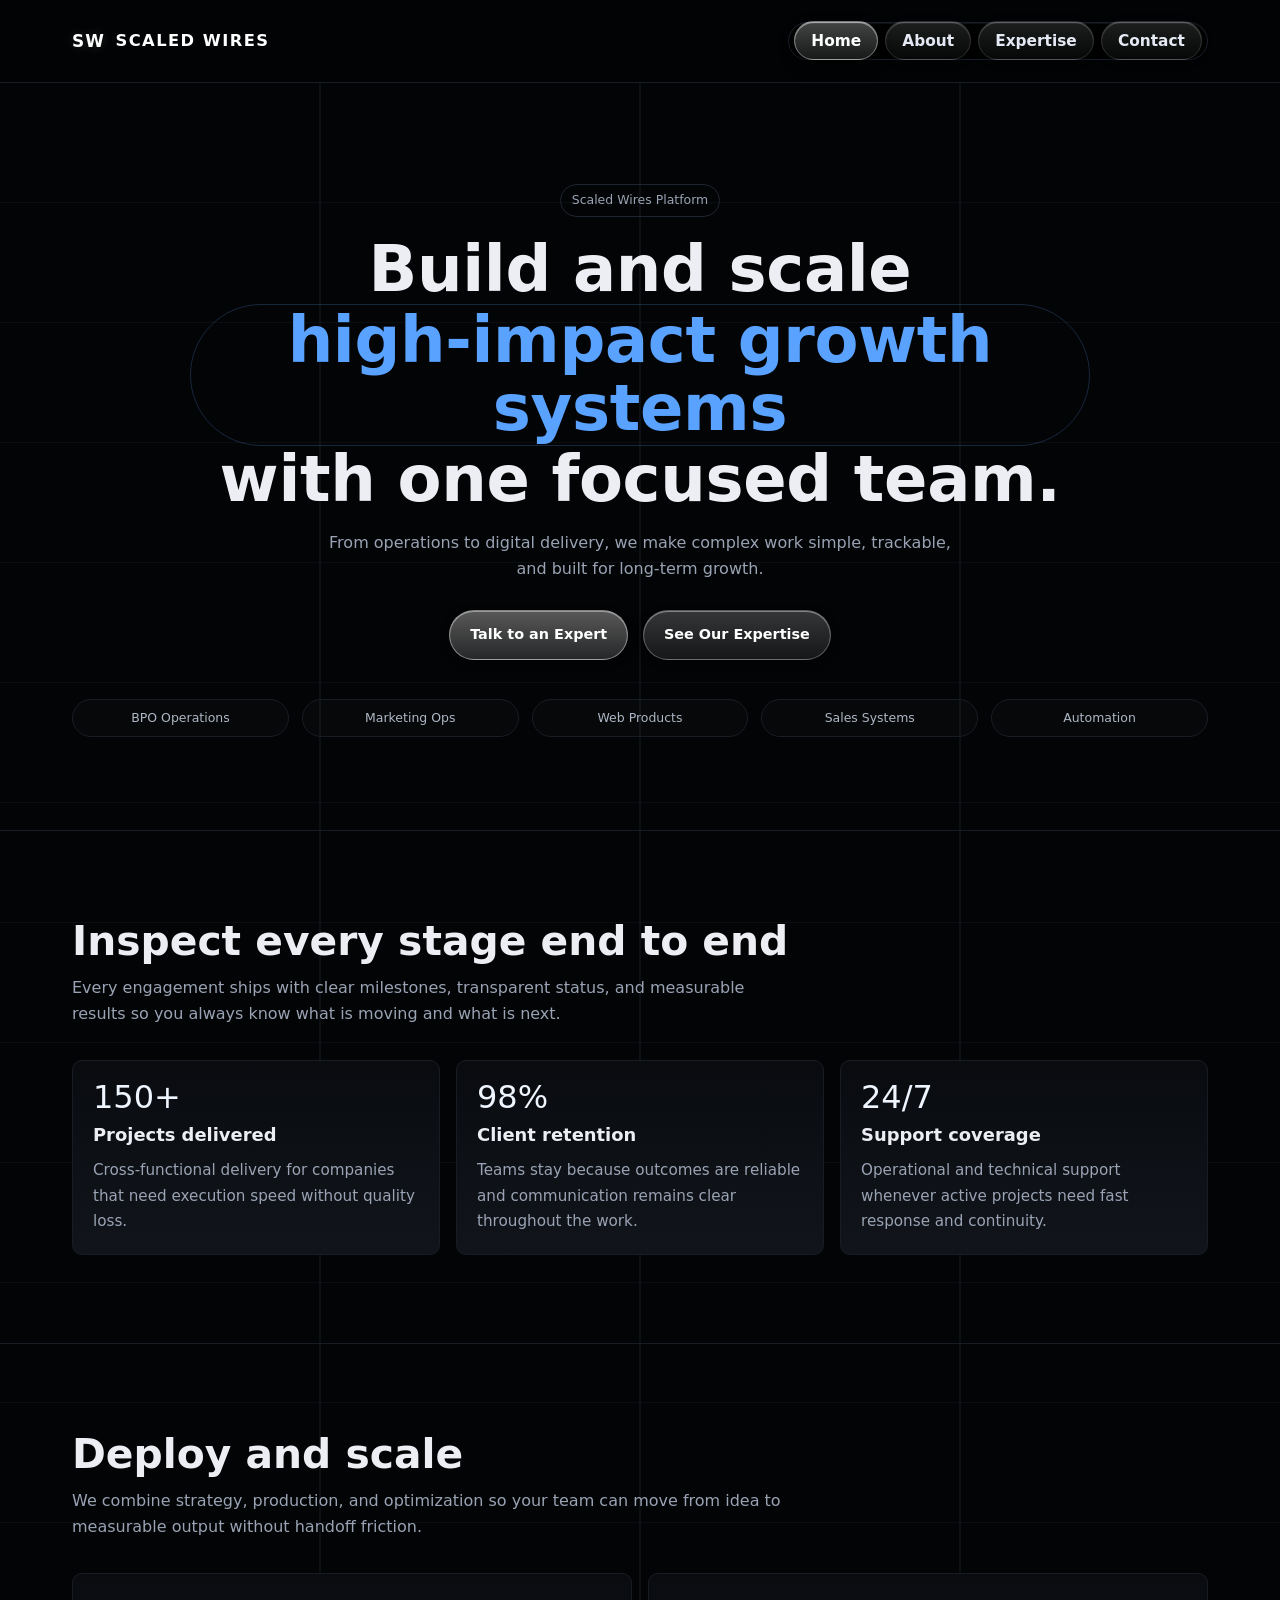
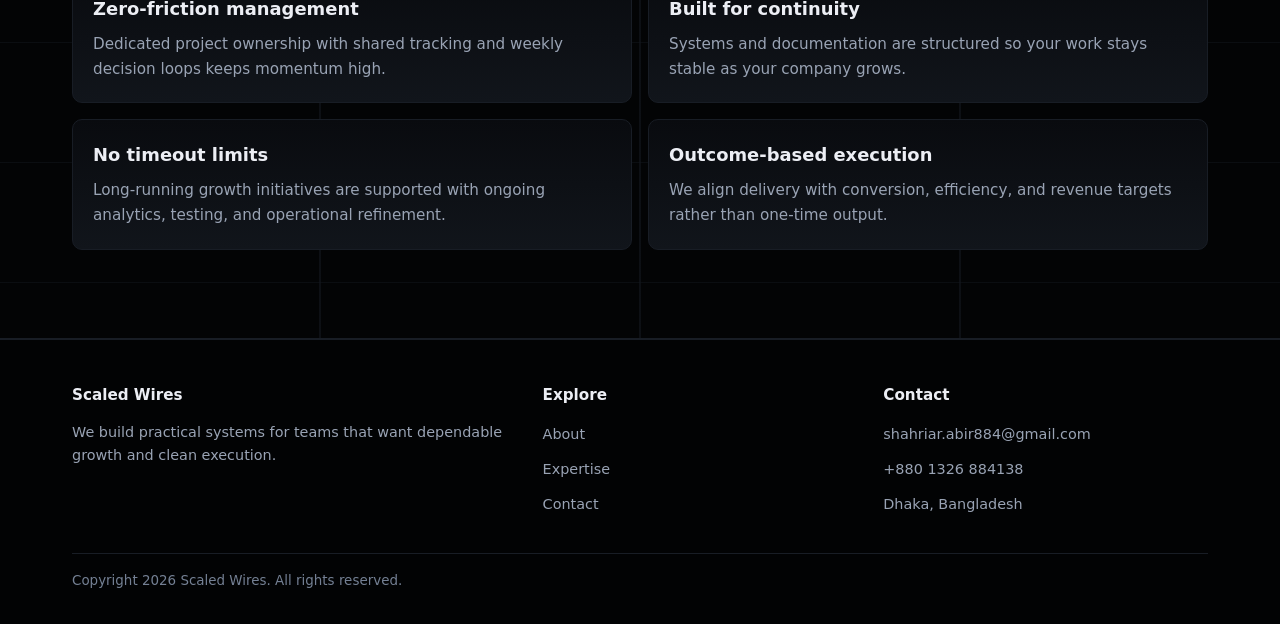
==== commit f18dbde4: "Redesign site, refine navbar and add UI components" ====
--- a/index.html
+++ b/index.html
@@ -3,386 +3,137 @@
 <head>
     <meta charset="UTF-8">
     <meta name="viewport" content="width=device-width, initial-scale=1.0">
-    <title>Scaled Wires - Premium Digital Solutions Agency</title>
+    <title>Scaled Wires</title>
     <link rel="stylesheet" href="styles.css">
 </head>
 <body>
-    <!-- Header & Navigation -->
     <header>
         <div class="container">
             <nav>
-                <div class="logo"><a href="index.html" style="text-decoration: none; color: inherit;">⬡ SCALED WIRES</a></div>
+                <a class="logo" href="index.html"><span class="logo-mark" aria-hidden="true">SW</span><span class="logo-text">Scaled Wires</span></a>
                 <ul class="nav-links">
-                    <li><a href="about.html">About Us</a></li>
-                    <li><a href="solutions.html">Solutions</a></li>
+                    <li><a class="active" href="index.html">Home</a></li>
+                    <li><a href="about.html">About</a></li>
                     <li><a href="expertise.html">Expertise</a></li>
-                    <li><a href="contact.html" class="btn-cta">Contact</a></li>
+                    <li><a href="contact.html">Contact</a></li>
                 </ul>
             </nav>
         </div>
     </header>
 
-    <!-- Hero Section -->
-    <section class="hero" style="position: relative; overflow: hidden;">
-        <!-- Animated Background Arrows -->
-        <div class="hero-arrows">
-            <div class="arrow arrow-1">⬡</div>
-            <div class="arrow arrow-2">⬡</div>
-            <div class="arrow arrow-3">⬡</div>
-            <div class="arrow arrow-4">⬡</div>
-            <div class="arrow arrow-5">⬡</div>
-            <div class="arrow arrow-6">⬡</div>
-            <div class="arrow arrow-7">⬡</div>
-            <div class="arrow arrow-8">⬡</div>
-        </div>
-
-        <div class="container">
-            <div class="hero-content">
-                <div class="hero-text">
-                    <h1>We do it smart, we make it simple</h1>
-                    <p>Scaled Wires transforms your digital vision into powerful solutions. From strategy to execution, we deliver premium digital services that scale with your business growth.</p>
-                    <div class="hero-buttons">
-                        <button class="btn btn-primary">Let's Go Further</button>
-                        <button class="btn btn-secondary">Explore Services</button>
-                    </div>
+    <main>
+        <section class="hero section">
+            <div class="container">
+                <span class="eyebrow">Scaled Wires Platform</span>
+                <h1>Build and scale <span class="highlight">high-impact growth systems</span> with one focused team.</h1>
+                <p>From operations to digital delivery, we make complex work simple, trackable, and built for long-term growth.</p>
+                <div class="button-row">
+                    <a class="btn btn-primary" href="contact.html">Talk to an Expert</a>
+                    <a class="btn btn-secondary" href="expertise.html">See Our Expertise</a>
                 </div>
-                <div class="hero-visual">
-                    <div class="hero-image-container">
-                        <div class="hero-image">
-                            <img src="https://images.unsplash.com/photo-1486406146926-c627a92ad1ab?w=500&h=500&fit=crop" alt="Modern Architecture" />
-                        </div>
-                    </div>
+                <div class="logo-row scroll-animation">
+                    <div class="logo-chip">BPO Operations</div>
+                    <div class="logo-chip">Marketing Ops</div>
+                    <div class="logo-chip">Web Products</div>
+                    <div class="logo-chip">Sales Systems</div>
+                    <div class="logo-chip">Automation</div>
                 </div>
             </div>
-        </div>
-    </section>
+        </section>
 
-    <!-- Stats Section -->
-    <section class="stats" style="padding: 6rem 0; background: white; border-bottom: 1px solid #e8e8e8; position: relative; overflow: hidden;">
-        <!-- Animated Background Arrows -->
-        <div class="hero-arrows">
-            <div class="arrow arrow-1">⬡</div>
-            <div class="arrow arrow-2">⬡</div>
-            <div class="arrow arrow-3">⬡</div>
-            <div class="arrow arrow-4">⬡</div>
-            <div class="arrow arrow-5">⬡</div>
-            <div class="arrow arrow-6">⬡</div>
-            <div class="arrow arrow-7">⬡</div>
-            <div class="arrow arrow-8">⬡</div>
-        </div>
-        <div class="container">
-            <h2 class="section-title">Why Industry Leaders Choose Us</h2>
-            <div style="display: grid; grid-template-columns: repeat(auto-fit, minmax(220px, 1fr)); gap: 3rem; margin-top: 4rem; text-align: center;">
-                <div>
-                    <h3 style="font-size: 2.8rem; font-weight: 700; color: #1a1a1a; margin-bottom: 0.5rem;">150+</h3>
-                    <p style="color: #777; font-weight: 400;">Enterprise Projects</p>
+        <section class="section">
+            <div class="container">
+                <div class="section-head scroll-animation">
+                    <h2>Inspect every stage end to end</h2>
+                    <p>Every engagement ships with clear milestones, transparent status, and measurable results so you always know what is moving and what is next.</p>
                 </div>
-                <div>
-                    <h3 style="font-size: 2.8rem; font-weight: 700; color: #1a1a1a; margin-bottom: 0.5rem;">$400k</h3>
-                    <p style="color: #777; font-weight: 400;">Value Delivered</p>
-                </div>
-                <div>
-                    <h3 style="font-size: 2.8rem; font-weight: 700; color: #1a1a1a; margin-bottom: 0.5rem;">98%</h3>
-                    <p style="color: #777; font-weight: 400;">Client Satisfaction</p>
-                </div>
-                <div>
-                    <h3 style="font-size: 2.8rem; font-weight: 700; color: #1a1a1a; margin-bottom: 0.5rem;">24/7</h3>
-                    <p style="color: #777; font-weight: 400;">Global Support</p>
+                <div class="grid-3">
+                    <article class="card scroll-animation">
+                        <div class="stat">150+</div>
+                        <h3>Projects delivered</h3>
+                        <p>Cross-functional delivery for companies that need execution speed without quality loss.</p>
+                    </article>
+                    <article class="card scroll-animation">
+                        <div class="stat">98%</div>
+                        <h3>Client retention</h3>
+                        <p>Teams stay because outcomes are reliable and communication remains clear throughout the work.</p>
+                    </article>
+                    <article class="card scroll-animation">
+                        <div class="stat">24/7</div>
+                        <h3>Support coverage</h3>
+                        <p>Operational and technical support whenever active projects need fast response and continuity.</p>
+                    </article>
                 </div>
             </div>
-        </div>
-    </section>
+        </section>
 
-    <!-- Featured Work Section -->
-    <section class="services" id="work" style="background: #f9f9f9; position: relative; overflow: hidden;">
-        <!-- Animated Background Arrows -->
-        <div class="hero-arrows">
-            <div class="arrow arrow-1">⬡</div>
-            <div class="arrow arrow-2">⬡</div>
-            <div class="arrow arrow-3">⬡</div>
-            <div class="arrow arrow-4">⬡</div>
-            <div class="arrow arrow-5">⬡</div>
-            <div class="arrow arrow-6">⬡</div>
-            <div class="arrow arrow-7">⬡</div>
-            <div class="arrow arrow-8">⬡</div>
-        </div>
-        <div class="container">
-            <h2 class="section-title">Recent Case Studies</h2>
-            <p class="section-subtitle">See how we've transformed leading enterprises</p>
-            
-            <div class="services-grid">
-                <div class="service-card scroll-animation">
-                    <img src="https://images.unsplash.com/photo-1552664730-d307ca884978?w=400&h=250&fit=crop" style="width: 100%; height: 200px; object-fit: cover; margin: -2.5rem -2.5rem 1.5rem -2.5rem; border-radius: 0;">
-                    <h3>Digital Transformation Initiative</h3>
-                    <p>Led a complete digital overhaul for a Fortune 500 company, resulting in 40% operational efficiency gains and $50M in annual savings.</p>
+        <section class="section">
+            <div class="container">
+                <div class="section-head scroll-animation">
+                    <h2>Deploy and scale</h2>
+                    <p>We combine strategy, production, and optimization so your team can move from idea to measurable output without handoff friction.</p>
                 </div>
-
-                <div class="service-card scroll-animation">
-                    <img src="https://images.unsplash.com/photo-1486406146926-c627a92ad1ab?w=400&h=250&fit=crop" style="width: 100%; height: 200px; object-fit: cover; margin: -2.5rem -2.5rem 1.5rem -2.5rem; border-radius: 0;">
-                    <h3>Cloud Infrastructure Modernization</h3>
-                    <p>Architected and deployed enterprise-grade cloud infrastructure handling 10M+ daily transactions with 99.99% uptime.</p>
-                </div>
-
-                <div class="service-card scroll-animation">
-                    <img src="https://images.unsplash.com/photo-1504384308090-c894fdcc538d?w=400&h=250&fit=crop" style="width: 100%; height: 200px; object-fit: cover; margin: -2.5rem -2.5rem 1.5rem -2.5rem; border-radius: 0;">
-                    <h3>AI & Analytics Platform</h3>
-                    <p>Developed advanced analytics platform leveraging machine learning for predictive insights, improving decision-making by 60%.</p>
-                </div>
-
-                <div class="service-card scroll-animation">
-                    <img src="https://images.unsplash.com/photo-1519389950473-47ba0277781c?w=400&h=250&fit=crop" style="width: 100%; height: 200px; object-fit: cover; margin: -2.5rem -2.5rem 1.5rem -2.5rem; border-radius: 0;">
-                    <h3>Global E-Commerce Platform</h3>
-                    <p>Built and scaled e-commerce solution serving 50+ countries with multi-currency support and 3x revenue increase.</p>
-                </div>
-
-                <div class="service-card scroll-animation">
-                    <img src="https://images.unsplash.com/photo-1486406146926-c627a92ad1ab?w=400&h=250&fit=crop" style="width: 100%; height: 200px; object-fit: cover; margin: -2.5rem -2.5rem 1.5rem -2.5rem; border-radius: 0;">
-                    <h3>Enterprise Mobile Suite</h3>
-                    <p>Delivered comprehensive mobile application suite with 2M+ active users and industry-leading user engagement metrics.</p>
-                </div>
-
-                <div class="service-card scroll-animation">
-                    <img src="https://images.unsplash.com/photo-1504384308090-c894fdcc538d?w=400&h=250&fit=crop" style="width: 100%; height: 200px; object-fit: cover; margin: -2.5rem -2.5rem 1.5rem -2.5rem; border-radius: 0;">
-                    <h3>Data Integration Strategy</h3>
-                    <p>Consolidated data from 50+ sources into unified platform, reducing reporting time by 80% and enabling real-time insights.</p>
+                <div class="grid-2">
+                    <article class="card scroll-animation">
+                        <h3>Zero-friction management</h3>
+                        <p>Dedicated project ownership with shared tracking and weekly decision loops keeps momentum high.</p>
+                    </article>
+                    <article class="card scroll-animation">
+                        <h3>Built for continuity</h3>
+                        <p>Systems and documentation are structured so your work stays stable as your company grows.</p>
+                    </article>
+                    <article class="card scroll-animation">
+                        <h3>No timeout limits</h3>
+                        <p>Long-running growth initiatives are supported with ongoing analytics, testing, and operational refinement.</p>
+                    </article>
+                    <article class="card scroll-animation">
+                        <h3>Outcome-based execution</h3>
+                        <p>We align delivery with conversion, efficiency, and revenue targets rather than one-time output.</p>
+                    </article>
                 </div>
             </div>
-        </div>
-    </section>
+        </section>
+    </main>
 
-    <!-- Technology & Process Section -->
-    <section style="padding: 8rem 0; background: white; border-bottom: 1px solid #e8e8e8; position: relative; overflow: hidden;">
-        <!-- Animated Background Arrows -->
-        <div class="hero-arrows">
-            <div class="arrow arrow-1">⬡</div>
-            <div class="arrow arrow-2">⬡</div>
-            <div class="arrow arrow-3">⬡</div>
-            <div class="arrow arrow-4">⬡</div>
-            <div class="arrow arrow-5">⬡</div>
-            <div class="arrow arrow-6">⬡</div>
-            <div class="arrow arrow-7">⬡</div>
-            <div class="arrow arrow-8">⬡</div>
-        </div>
-        <div class="container">
-            <div style="display: grid; grid-template-columns: 1fr 1fr; gap: 4rem; align-items: center;">
-                <div class="scroll-animation">
-                    <h2 style="font-size: 2.8rem; font-weight: 600; color: #1a1a1a; margin-bottom: 2rem; letter-spacing: -0.5px;">Our Approach</h2>
-                    <p style="color: #777; font-size: 1rem; margin-bottom: 1.5rem; line-height: 1.9; font-weight: 400;">We combine proven methodologies with cutting-edge technology to deliver transformative solutions that drive measurable business impact.</p>
-                    
-                    <div style="display: flex; flex-direction: column; gap: 1.5rem; margin-top: 2rem;">
-                        <div style="display: flex; gap: 1.5rem;">
-                            <div style="width: 50px; height: 50px; background: #1a1a1a; border-radius: 50%; display: flex; align-items: center; justify-content: center; color: white; font-weight: 700; flex-shrink: 0;">1</div>
-                            <div>
-                                <h4 style="color: #1a1a1a; font-weight: 600; margin-bottom: 0.5rem;">Strategic Discovery</h4>
-                                <p style="color: #777; font-size: 0.95rem; font-weight: 400;">Deep dive into your business goals and challenges</p>
-                            </div>
-                        </div>
-                        <div style="display: flex; gap: 1.5rem;">
-                            <div style="width: 50px; height: 50px; background: #1a1a1a; border-radius: 50%; display: flex; align-items: center; justify-content: center; color: white; font-weight: 700; flex-shrink: 0;">2</div>
-                            <div>
-                                <h4 style="color: #1a1a1a; font-weight: 600; margin-bottom: 0.5rem;">Custom Solution Design</h4>
-                                <p style="color: #777; font-size: 0.95rem; font-weight: 400;">Tailored architecture and implementation strategy</p>
-                            </div>
-                        </div>
-                        <div style="display: flex; gap: 1.5rem;">
-                            <div style="width: 50px; height: 50px; background: #1a1a1a; border-radius: 50%; display: flex; align-items: center; justify-content: center; color: white; font-weight: 700; flex-shrink: 0;">3</div>
-                            <div>
-                                <h4 style="color: #1a1a1a; font-weight: 600; margin-bottom: 0.5rem;">Agile Execution</h4>
-                                <p style="color: #777; font-size: 0.95rem; font-weight: 400;">Iterative development with continuous feedback</p>
-                            </div>
-                        </div>
-                        <div style="display: flex; gap: 1.5rem;">
-                            <div style="width: 50px; height: 50px; background: #1a1a1a; border-radius: 50%; display: flex; align-items: center; justify-content: center; color: white; font-weight: 700; flex-shrink: 0;">4</div>
-                            <div>
-                                <h4 style="color: #1a1a1a; font-weight: 600; margin-bottom: 0.5rem;">Ongoing Optimization</h4>
-                                <p style="color: #777; font-size: 0.95rem; font-weight: 400;">Continuous monitoring and performance enhancement</p>
-                            </div>
-                        </div>
-                    </div>
-                </div>
-
-                <div class="scroll-animation" style="position: relative; height: 500px; background: linear-gradient(135deg, rgba(26, 26, 26, 0.05) 0%, rgba(26, 26, 26, 0.02) 100%); border-radius: 0; display: flex; align-items: center; justify-content: center; overflow: hidden;">
-                    <img src="https://images.unsplash.com/photo-1552664730-d307ca884978?w=500&h=500&fit=crop" style="width: 100%; height: 100%; object-fit: cover; opacity: 0.8;">
-                    <div style="position: absolute; inset: 0; background: linear-gradient(135deg, rgba(255,255,255,0.1) 0%, transparent 100%); pointer-events: none;"></div>
-                </div>
-            </div>
-        </div>
-    </section>
-
-    <!-- Why Choose Us -->
-    <section class="why-choose" id="why" style="position: relative; overflow: hidden;">
-        <!-- Animated Background Arrows -->
-        <div class="hero-arrows">
-            <div class="arrow arrow-1">⬡</div>
-            <div class="arrow arrow-2">⬡</div>
-            <div class="arrow arrow-3">⬡</div>
-            <div class="arrow arrow-4">⬡</div>
-            <div class="arrow arrow-5">⬡</div>
-            <div class="arrow arrow-6">⬡</div>
-            <div class="arrow arrow-7">⬡</div>
-            <div class="arrow arrow-8">⬡</div>
-        </div>
-        <div class="container">
-            <h2 class="section-title">Why Choose Scaled Wires</h2>
-            
-            <div class="why-grid">
-                <div class="why-item scroll-animation">
-                    <h3>🎯 Results-Driven</h3>
-                    <p>We focus on measurable outcomes and ROI for every project, ensuring your investment delivers tangible results.</p>
-                </div>
-
-                <div class="why-item scroll-animation">
-                    <h3>⚡ Fast Execution</h3>
-                    <p>Agile methodology ensures quick delivery without compromising quality or attention to detail.</p>
-                </div>
-
-                <div class="why-item scroll-animation">
-                    <h3>🔒 Secure & Reliable</h3>
-                    <p>Enterprise-grade security and 99.9% uptime guarantee for your complete peace of mind.</p>
-                </div>
-
-                <div class="why-item scroll-animation">
-                    <h3>📈 Scalable Solutions</h3>
-                    <p>Infrastructure designed to grow with your business needs, handling increased demand effortlessly.</p>
-                </div>
-
-                <div class="why-item scroll-animation">
-                    <h3>🤝 Partnership Approach</h3>
-                    <p>We're invested in your success and work as an extension of your team for lasting relationships.</p>
-                </div>
-
-                <div class="why-item scroll-animation">
-                    <h3>💡 Innovation First</h3>
-                    <p>Latest technologies and best practices integrated into every solution we create.</p>
-                </div>
-            </div>
-        </div>
-    </section>
-
-    <!-- CTA Section -->
-    <section class="cta" id="contact" style="position: relative; overflow: hidden;">
-        <!-- Animated Background Arrows -->
-        <div class="hero-arrows">
-            <div class="arrow arrow-1">⬡</div>
-            <div class="arrow arrow-2">⬡</div>
-            <div class="arrow arrow-3">⬡</div>
-            <div class="arrow arrow-4">⬡</div>
-            <div class="arrow arrow-5">⬡</div>
-            <div class="arrow arrow-6">⬡</div>
-            <div class="arrow arrow-7">⬡</div>
-            <div class="arrow arrow-8">⬡</div>
-        </div>
-        <div class="container">
-            <h2>Ready to Scale Your Business?</h2>
-            <p>Let's discuss how Scaled Wires can help you achieve your digital goals and transform your vision into reality</p>
-            <button class="btn btn-secondary">Schedule a Consultation</button>
-
-            <!-- Business Partners Section -->
-            <div style="margin-top: 4rem; padding: 3rem 0; background: linear-gradient(135deg, rgba(26, 26, 26, 0.9) 0%, rgba(26, 26, 26, 0.8) 100%), url('https://images.unsplash.com/photo-1486406146926-c627a92ad1ab?w=1200&h=300&fit=crop') center/cover no-repeat; border-radius: 0; position: relative; margin-top: 4rem;">
-                <div style="position: absolute; inset: 0; background: rgba(0,0,0,0.4); border-radius: 0;"></div>
-                <div style="position: relative; z-index: 2; text-align: center;">
-                    <h3 style="color: white; font-size: 2rem; margin-bottom: 2rem; font-weight: 700;">Trusted by Leading Partners</h3>
-                    
-                    <div style="display: grid; grid-template-columns: repeat(auto-fit, minmax(200px, 1fr)); gap: 1.5rem; max-width: 1000px; margin: 0 auto;">
-                        <div class="partner-card scroll-animation" style="padding: 1.5rem; background: rgba(255,255,255,0.95); border-radius: 0; text-align: center; border: 1px solid rgba(255,255,255,0.2); backdrop-filter: blur(10px); transition: transform 0.3s ease, box-shadow 0.3s ease;" onmouseover="this.style.transform='translateY(-3px)'; this.style.boxShadow='0 8px 25px rgba(0,0,0,0.15)';" onmouseout="this.style.transform='translateY(0)'; this.style.boxShadow='none';">
-                            <h4 style="color: #1a1a1a; font-weight: 700; margin-bottom: 0.5rem; font-size: 1.1rem;">Coral Coast Property Care</h4>
-                            <p style="color: #666; font-weight: 400; font-size: 0.85rem;">Property management excellence</p>
-                        </div>
-
-                        <div class="partner-card scroll-animation" style="padding: 1.5rem; background: rgba(255,255,255,0.95); border-radius: 0; text-align: center; border: 1px solid rgba(255,255,255,0.2); backdrop-filter: blur(10px); transition: transform 0.3s ease, box-shadow 0.3s ease;" onmouseover="this.style.transform='translateY(-3px)'; this.style.boxShadow='0 8px 25px rgba(0,0,0,0.15)';" onmouseout="this.style.transform='translateY(0)'; this.style.boxShadow='none';">
-                            <h4 style="color: #1a1a1a; font-weight: 700; margin-bottom: 0.5rem; font-size: 1.1rem;">Golden Gates Home Solution</h4>
-                            <p style="color: #666; font-weight: 400; font-size: 0.85rem;">Home improvement specialists</p>
-                        </div>
-
-                        <div class="partner-card scroll-animation" style="padding: 1.5rem; background: rgba(255,255,255,0.95); border-radius: 0; text-align: center; border: 1px solid rgba(255,255,255,0.2); backdrop-filter: blur(10px); transition: transform 0.3s ease, box-shadow 0.3s ease;" onmouseover="this.style.transform='translateY(-3px)'; this.style.boxShadow='0 8px 25px rgba(0,0,0,0.15)';" onmouseout="this.style.transform='translateY(0)'; this.style.boxShadow='none';">
-                            <h4 style="color: #1a1a1a; font-weight: 700; margin-bottom: 0.5rem; font-size: 1.1rem;">Aj & Sons</h4>
-                            <p style="color: #666; font-weight: 400; font-size: 0.85rem;">Family-owned business solutions</p>
-                        </div>
-
-                        <div class="partner-card scroll-animation" style="padding: 1.5rem; background: rgba(255,255,255,0.95); border-radius: 0; text-align: center; border: 1px solid rgba(255,255,255,0.2); backdrop-filter: blur(10px); transition: transform 0.3s ease, box-shadow 0.3s ease;" onmouseover="this.style.transform='translateY(-3px)'; this.style.boxShadow='0 8px 25px rgba(0,0,0,0.15)';" onmouseout="this.style.transform='translateY(0)'; this.style.boxShadow='none';">
-                            <h4 style="color: #1a1a1a; font-weight: 700; margin-bottom: 0.5rem; font-size: 1.1rem;">LMD Automobiles</h4>
-                            <p style="color: #666; font-weight: 400; font-size: 0.85rem;">Automotive excellence</p>
-                        </div>
-
-                        <div class="partner-card scroll-animation" style="padding: 1.5rem; background: rgba(255,255,255,0.95); border-radius: 0; text-align: center; border: 1px solid rgba(255,255,255,0.2); backdrop-filter: blur(10px); transition: transform 0.3s ease, box-shadow 0.3s ease;" onmouseover="this.style.transform='translateY(-3px)'; this.style.boxShadow='0 8px 25px rgba(0,0,0,0.15)';" onmouseout="this.style.transform='translateY(0)'; this.style.boxShadow='none';">
-                            <h4 style="color: #1a1a1a; font-weight: 700; margin-bottom: 0.5rem; font-size: 1.1rem;">USBD Realty Solution</h4>
-                            <p style="color: #666; font-weight: 400; font-size: 0.85rem;">Real estate innovation</p>
-                        </div>
-                    </div>
-                </div>
-            </div>
-        </div>
-    </section>
-
-    <!-- Footer -->
     <footer>
         <div class="container">
-            <div class="footer-content">
-                <div class="footer-section">
-                    <h4>About Us</h4>
-                    <p>Scaled Wires is your trusted partner for comprehensive digital solutions and sustainable business growth.</p>
-                </div>
-
-                <div class="footer-section">
-                    <h4>Services</h4>
-                    <ul>
-                        <li><a href="#services">BPO Services</a></li>
-                        <li><a href="#services">ATL / BTL Marketing</a></li>
-                        <li><a href="#services">Web Development</a></li>
-                        <li><a href="#services">Mobile Apps</a></li>
-                        <li><a href="#services">Software Development</a></li>
-                        <li><a href="#services">Sales Solutions</a></li>
+            <div class="footer-grid">
+                <section>
+                    <h3 class="footer-title">Scaled Wires</h3>
+                    <p class="footer-muted">We build practical systems for teams that want dependable growth and clean execution.</p>
+                </section>
+                <section>
+                    <h3 class="footer-title">Explore</h3>
+                    <ul class="footer-links">
+                        <li><a href="about.html">About</a></li>
+                        <li><a href="expertise.html">Expertise</a></li>
+                        <li><a href="contact.html">Contact</a></li>
                     </ul>
-                </div>
-
-                <div class="footer-section">
-                    <h4>Company</h4>
-                    <ul>
-                        <li><a href="#about">About</a></li>
-                        <li><a href="#services">Services</a></li>
-                        <li><a href="#why">Why Us</a></li>
-                        <li><a href="#contact">Contact</a></li>
-                        <li><a href="#">Privacy Policy</a></li>
-                        <li><a href="#">Terms of Service</a></li>
+                </section>
+                <section>
+                    <h3 class="footer-title">Contact</h3>
+                    <ul class="footer-links">
+                        <li><a href="mailto:shahriar.abir884@gmail.com">shahriar.abir884@gmail.com</a></li>
+                        <li><a href="tel:+8801326884138">+880 1326 884138</a></li>
+                        <li><span class="footer-muted">Dhaka, Bangladesh</span></li>
                     </ul>
-                </div>
-
-                <div class="footer-section">
-                    <h4>Contact</h4>
-                    <div class="footer-contact">
-                        <p>📧 shahriar.abir884@gmail.com</p>
-                        <p>📞 +880 1326 884138</p>
-                        <p>📍 Holding 3289, Road 68, Block L, Bashundhara R/A</p>
-                        <p>🕐 Mon-Fri: 9:00 AM - 6:00 PM EST</p>
-                    </div>
-                </div>
+                </section>
             </div>
-
-            <div class="footer-bottom">
-                <p>&copy; 2024 Scaled Wires. All rights reserved. | <a href="#">Privacy Policy</a> | <a href="#">Terms of Service</a></p>
-            </div>
+            <div class="footer-bottom">Copyright 2026 Scaled Wires. All rights reserved.</div>
         </div>
     </footer>
 
     <script>
-        // Scroll Animation
-        const observerOptions = {
-            threshold: 0.1,
-            rootMargin: '0px 0px -100px 0px'
-        };
-
-        const observer = new IntersectionObserver(function(entries) {
-            entries.forEach(entry => {
+        const observer = new IntersectionObserver((entries) => {
+            entries.forEach((entry) => {
                 if (entry.isIntersecting) {
-                    entry.target.classList.add('visible');
+                    entry.target.classList.add("visible");
                     observer.unobserve(entry.target);
                 }
             });
-        }, observerOptions);
+        }, { threshold: 0.15 });
 
-        document.querySelectorAll('.scroll-animation').forEach(el => {
-            observer.observe(el);
-        });
+        document.querySelectorAll(".scroll-animation").forEach((element) => observer.observe(element));
     </script>
 </body>
 </html>
--- a/styles.css
+++ b/styles.css
@@ -5,15 +5,15 @@
 }
 
 :root {
-    --primary-color: #1a1a1a;
-    --secondary-color: #2d2d2d;
-    --accent-color: #666;
-    --text-dark: #1a1a1a;
-    --text-light: #777;
-    --text-lighter: #999;
-    --bg-white: #ffffff;
-    --bg-light: #f9f9f9;
-    --border-color: #e8e8e8;
+    --bg: #030405;
+    --panel: #090b0f;
+    --panel-soft: #11151b;
+    --text: #eceef4;
+    --muted: #99a3b4;
+    --line: #181d25;
+    --line-soft: #13171e;
+    --accent: #5aa2ff;
+    --accent-soft: rgba(90, 162, 255, 0.22);
 }
 
 html {
@@ -21,742 +21,426 @@
 }
 
 body {
-    font-family: -apple-system, BlinkMacSystemFont, 'Segoe UI', 'Roboto', 'Oxygen', 'Ubuntu', 'Cantarell', 'Fira Sans', 'Droid Sans', 'Helvetica Neue', sans-serif;
-    line-height: 1.8;
-    color: var(--text-dark);
+    font-family: "Segoe UI", "Inter", system-ui, sans-serif;
+    background: var(--bg);
+    color: var(--text);
+    line-height: 1.65;
     overflow-x: hidden;
-    background: var(--bg-white);
-    -webkit-font-smoothing: antialiased;
-    -moz-osx-font-smoothing: grayscale;
-}
-
-/* Header & Navigation */
-header {
-    background: var(--bg-white);
-    color: var(--text-dark);
-    padding: 2rem 0;
-    position: fixed;
-    top: 0;
-    width: 100%;
-    z-index: 1000;
-    border-bottom: 1px solid var(--border-color);
+}
+
+a {
+    color: inherit;
 }
 
 .container {
     max-width: 1200px;
     margin: 0 auto;
-    padding: 0 3rem;
+    padding: 0 2rem;
+}
+
+header {
+    position: sticky;
+    top: 0;
+    z-index: 20;
+    border-bottom: 1px solid var(--line);
+    backdrop-filter: blur(8px);
+    background: rgba(3, 4, 5, 0.85);
 }
 
 nav {
+    min-height: 82px;
     display: flex;
     justify-content: space-between;
     align-items: center;
 }
 
 .logo {
-    font-size: 1.4rem;
+    text-decoration: none;
+    font-size: 1.02rem;
     font-weight: 700;
-    letter-spacing: 2px;
-    color: var(--primary-color);
+    letter-spacing: 0.09rem;
     text-transform: uppercase;
+    display: inline-flex;
+    align-items: center;
+    gap: 0.65rem;
+}
+
+.logo-mark {
+    width: auto;
+    height: auto;
+    display: inline-flex;
+    align-items: center;
+    justify-content: center;
+    color: #ffffff;
+    font-size: 1.06rem;
+    font-weight: 800;
+    letter-spacing: 0.07rem;
+    line-height: 1;
+    text-transform: uppercase;
+    text-shadow: 0 0 12px rgba(255, 255, 255, 0.16);
+}
+
+.logo-text {
+    transform: translateY(0.03rem);
+    color: #ffffff;
 }
 
 .nav-links {
+    list-style: none;
     display: flex;
+    gap: 0.45rem;
+    align-items: center;
+    padding: 0.32rem;
+    border: 1px solid #1a202b;
+    border-radius: 999px;
+    background: rgba(0, 0, 0, 0.42);
+    box-shadow: inset 0 1px 0 rgba(255, 255, 255, 0.06);
+}
+
+.nav-links a {
+    text-decoration: none;
+    color: #e4e9f3;
+    font-size: 0.96rem;
+    font-weight: 600;
+    padding: 0.6rem 1rem;
+    border-radius: 999px;
+    border: 1px solid rgba(255, 255, 255, 0.14);
+    background: linear-gradient(180deg, rgba(255, 255, 255, 0.11), rgba(255, 255, 255, 0.02));
+    box-shadow: inset 0 1px 0 rgba(255, 255, 255, 0.2), 0 2px 8px rgba(0, 0, 0, 0.42);
+    transition: color 0.22s ease, background 0.22s ease, border-color 0.22s ease, transform 0.22s ease, box-shadow 0.22s ease;
+}
+
+.nav-links a:hover {
+    color: #ffffff;
+    background: linear-gradient(180deg, rgba(255, 255, 255, 0.2), rgba(255, 255, 255, 0.07));
+    border-color: rgba(255, 255, 255, 0.34);
+    transform: translateY(-2px);
+    box-shadow: inset 0 1px 0 rgba(255, 255, 255, 0.42), 0 8px 16px rgba(0, 0, 0, 0.52);
+}
+
+.nav-links a.active {
+    color: #ffffff;
+    border-color: rgba(255, 255, 255, 0.4);
+    background: linear-gradient(180deg, rgba(255, 255, 255, 0.26), rgba(255, 255, 255, 0.09));
+    box-shadow: inset 0 1px 0 rgba(255, 255, 255, 0.5), 0 6px 14px rgba(0, 0, 0, 0.5);
+}
+
+.btn {
+    display: inline-flex;
+    align-items: center;
+    justify-content: center;
+    gap: 0.5rem;
+    text-decoration: none;
+    border: 1px solid rgba(255, 255, 255, 0.28);
+    padding: 0.78rem 1.26rem;
+    font-size: 0.9rem;
+    font-weight: 600;
+    border-radius: 999px;
+    color: #ffffff;
+    background: linear-gradient(180deg, rgba(255, 255, 255, 0.2), rgba(255, 255, 255, 0.08));
+    box-shadow: inset 0 1px 0 rgba(255, 255, 255, 0.4), 0 3px 10px rgba(0, 0, 0, 0.4);
+    transition: transform 0.2s ease, box-shadow 0.2s ease, background 0.2s ease;
+}
+
+.btn-primary {
+    border-color: rgba(255, 255, 255, 0.42);
+    background: linear-gradient(180deg, rgba(255, 255, 255, 0.34), rgba(255, 255, 255, 0.14));
+}
+
+.btn-primary:hover {
+    transform: translateY(-2px);
+    background: linear-gradient(180deg, rgba(255, 255, 255, 0.45), rgba(255, 255, 255, 0.2));
+    box-shadow: inset 0 1px 0 rgba(255, 255, 255, 0.62), 0 6px 14px rgba(0, 0, 0, 0.46);
+}
+
+.btn-secondary {
+    border-color: rgba(255, 255, 255, 0.28);
+    background: linear-gradient(180deg, rgba(255, 255, 255, 0.2), rgba(255, 255, 255, 0.08));
+}
+
+.btn-secondary:hover {
+    transform: translateY(-2px);
+    background: linear-gradient(180deg, rgba(255, 255, 255, 0.32), rgba(255, 255, 255, 0.14));
+    box-shadow: inset 0 1px 0 rgba(255, 255, 255, 0.62), 0 6px 14px rgba(0, 0, 0, 0.46);
+}
+
+.btn-tiny {
+    padding: 0.45rem 0.8rem;
+    font-size: 0.74rem;
+}
+
+main {
+    position: relative;
+    background-image:
+        linear-gradient(to right, transparent 0 24.9%, var(--line-soft) 25%, transparent 25.1% 49.9%, var(--line-soft) 50%, transparent 50.1% 74.9%, var(--line-soft) 75%, transparent 75.1%),
+        linear-gradient(to bottom, transparent 0 119px, var(--line-soft) 120px);
+    background-size: 100% 100%, 100% 120px;
+}
+
+.section {
+    border-bottom: 1px solid var(--line);
+    padding: 5.5rem 0;
+}
+
+.hero {
+    padding: 6.3rem 0 5.8rem;
+    text-align: center;
+}
+
+.eyebrow {
+    display: inline-flex;
+    gap: 0.55rem;
+    align-items: center;
+    color: var(--muted);
+    font-size: 0.78rem;
+    border: 1px solid #1f2530;
+    border-radius: 999px;
+    padding: 0.34rem 0.7rem;
+}
+
+.hero h1 {
+    max-width: 900px;
+    margin: 1.2rem auto 1rem;
+    font-size: clamp(2.15rem, 5vw, 4rem);
+    line-height: 1.06;
+    letter-spacing: -0.02rem;
+}
+
+.highlight {
+    color: var(--accent);
+    border: 1px solid var(--accent-soft);
+    border-radius: 999px;
+    padding: 0.03em 0.38em;
+    display: inline-block;
+}
+
+.hero p {
+    max-width: 640px;
+    margin: 0 auto 1.7rem;
+    color: var(--muted);
+    font-size: 1rem;
+}
+
+.button-row {
+    display: flex;
+    gap: 0.9rem;
+    justify-content: center;
+    flex-wrap: wrap;
+}
+
+.logo-row {
+    margin-top: 2.4rem;
+    display: grid;
+    grid-template-columns: repeat(5, minmax(0, 1fr));
+    gap: 0.8rem;
+}
+
+.logo-chip {
+    border: 1px solid var(--line);
+    background: rgba(255, 255, 255, 0.015);
+    border-radius: 999px;
+    text-align: center;
+    color: #aeb7c5;
+    font-size: 0.78rem;
+    padding: 0.5rem 0.4rem;
+}
+
+.panel {
+    border: 1px solid var(--line);
+    background: linear-gradient(180deg, var(--panel) 0%, #07090c 100%);
+    border-radius: 12px;
+    padding: 1.4rem;
+}
+
+.section-head {
+    margin-bottom: 2rem;
+}
+
+.section-head h2 {
+    font-size: clamp(1.7rem, 4vw, 2.55rem);
+    line-height: 1.1;
+    margin-bottom: 0.7rem;
+}
+
+.section-head p {
+    color: var(--muted);
+    max-width: 720px;
+}
+
+.grid-2 {
+    display: grid;
+    grid-template-columns: repeat(2, minmax(0, 1fr));
+    gap: 1rem;
+}
+
+.grid-3 {
+    display: grid;
+    grid-template-columns: repeat(3, minmax(0, 1fr));
+    gap: 1rem;
+}
+
+.card {
+    border: 1px solid var(--line);
+    background: linear-gradient(180deg, var(--panel) 0%, var(--panel-soft) 100%);
+    border-radius: 10px;
+    padding: 1.25rem;
+}
+
+.card h3 {
+    font-size: 1.12rem;
+    margin-bottom: 0.55rem;
+}
+
+.card p {
+    color: var(--muted);
+    font-size: 0.95rem;
+}
+
+.team-grid {
+    display: grid;
+    grid-template-columns: repeat(3, minmax(0, 1fr));
+    gap: 1rem;
+}
+
+.team-card {
+    border: 1px solid var(--line);
+    background: linear-gradient(180deg, var(--panel) 0%, var(--panel-soft) 100%);
+    border-radius: 10px;
+    overflow: hidden;
+    transition: transform 0.25s ease, border-color 0.25s ease, box-shadow 0.25s ease;
+}
+
+.team-photo {
+    width: 100%;
+    aspect-ratio: 1 / 1;
+    object-fit: cover;
+    object-position: center;
+    display: block;
+    transition: transform 0.35s ease, filter 0.35s ease;
+}
+
+.team-photo-ceo {
+    object-position: center top;
+}
+
+.team-body {
+    padding: 1rem 1.1rem 1.15rem;
+}
+
+.team-role {
+    display: inline-block;
+    font-size: 0.74rem;
+    color: #aeb8c8;
+    border: 1px solid #2b3341;
+    border-radius: 999px;
+    padding: 0.2rem 0.55rem;
+    margin-bottom: 0.65rem;
+}
+
+.team-card:hover {
+    transform: translateY(-6px);
+    border-color: #2e4c74;
+    box-shadow: 0 14px 30px rgba(0, 0, 0, 0.35);
+}
+
+.team-card:hover .team-photo {
+    transform: scale(1.06);
+    filter: brightness(1.08);
+}
+
+.stat {
+    font-size: 2rem;
+    line-height: 1;
+    margin-bottom: 0.45rem;
+    color: #eef5ff;
+}
+
+.contact-grid {
+    display: grid;
+    grid-template-columns: 1.2fr 0.8fr;
+    gap: 1rem;
+}
+
+.form-grid {
+    display: grid;
+    gap: 0.85rem;
+}
+
+label {
+    display: block;
+    color: #b7c0cf;
+    font-size: 0.84rem;
+    margin-bottom: 0.35rem;
+}
+
+input,
+textarea {
+    width: 100%;
+    border: 1px solid #242c37;
+    background: #0b1016;
+    color: var(--text);
+    border-radius: 8px;
+    padding: 0.72rem 0.86rem;
+    font-family: inherit;
+}
+
+textarea {
+    min-height: 130px;
+    resize: vertical;
+}
+
+input:focus,
+textarea:focus {
+    outline: none;
+    border-color: #3b75c4;
+}
+
+footer {
+    border-top: 1px solid var(--line);
+    padding: 2.7rem 0 2rem;
+    background: #020304;
+}
+
+.footer-grid {
+    display: grid;
+    grid-template-columns: 1.4fr 1fr 1fr;
+    gap: 1rem;
+}
+
+.footer-title {
+    font-size: 0.95rem;
+    margin-bottom: 0.8rem;
+}
+
+.footer-links {
     list-style: none;
-    gap: 3rem;
-}
-
-.nav-links a {
-    color: var(--primary-color);
+    display: grid;
+    gap: 0.55rem;
+}
+
+.footer-links a,
+.footer-muted {
+    color: var(--muted);
     text-decoration: none;
     font-size: 0.9rem;
-    transition: all 0.3s ease;
-    font-weight: 400;
-    position: relative;
-    letter-spacing: 0.5px;
-}
-
-.nav-links a::after {
-    content: '';
-    position: absolute;
-    bottom: -5px;
-    left: 0;
-    width: 0;
-    height: 1px;
-    background: var(--primary-color);
-    transition: width 0.3s ease;
-}
-
-.nav-links a:hover::after {
-    width: 100%;
-}
-
-.nav-links .btn-cta {
-    background: transparent;
-    color: var(--primary-color);
-    padding: 0;
-    border-radius: 0;
-    transition: all 0.3s ease;
-    border: none;
-}
-
-/* Hero Section with Video Background */
-.hero {
-    background: var(--bg-white);
-    color: var(--primary-color);
-    padding: 10rem 0 6rem;
-    margin-top: 80px;
-    position: relative;
-    overflow: hidden;
-    border-bottom: 1px solid var(--border-color);
-}
-
-.hero::before {
-    content: '';
-    position: absolute;
-    top: 0;
-    left: 0;
-    right: 0;
-    bottom: 0;
-    background: url('data:image/svg+xml,<svg xmlns="http://www.w3.org/2000/svg" viewBox="0 0 1200 600"><defs><pattern id="grid" width="40" height="40" patternUnits="userSpaceOnUse"><path d="M 40 0 L 0 0 0 40" fill="none" stroke="rgba(0,0,0,0.01)" stroke-width="1"/></pattern></defs><rect width="1200" height="600" fill="url(%23grid)"/></svg>');
-    opacity: 0.5;
-}
-
-.hero-content {
-    display: grid;
-    grid-template-columns: 1fr 1fr;
-    gap: 4rem;
-    align-items: center;
-    position: relative;
-    z-index: 2;
-}
-
-.hero-text h1 {
-    font-size: 3.5rem;
-    font-weight: 700;
-    margin-bottom: 2rem;
-    line-height: 1.2;
-    letter-spacing: -0.5px;
-}
-
-.hero-text p {
-    font-size: 1.1rem;
-    margin-bottom: 2.5rem;
-    opacity: 1;
-    color: var(--text-light);
-    line-height: 1.8;
-    font-weight: 400;
-}
-
-.hero-buttons {
-    display: flex;
-    gap: 2rem;
-    justify-content: flex-start;
-}
-
-.btn {
-    padding: 1rem 2.5rem;
-    font-size: 0.9rem;
-    border: none;
-    border-radius: 0;
-    cursor: pointer;
-    transition: all 0.3s ease;
-    font-weight: 400;
-    text-decoration: none;
-    display: inline-block;
-    letter-spacing: 0.5px;
-}
-
-.btn-primary {
-    background: var(--primary-color);
-    color: var(--bg-white);
-    box-shadow: none;
-}
-
-.btn-primary:hover {
-    background: var(--secondary-color);
-    transform: none;
-    box-shadow: none;
-}
-
-.btn-secondary {
-    background: transparent;
-    color: var(--primary-color);
-    border: 1px solid var(--primary-color);
-}
-
-.btn-secondary:hover {
-    background: var(--primary-color);
-    color: var(--bg-white);
-    transform: none;
-}
-
-/* 3D Image Showcase */
-.hero-visual {
-    display: flex;
-    justify-content: center;
-    align-items: center;
-    perspective: 1000px;
-}
-
-.hero-image-container {
-    position: relative;
-    width: 100%;
-    max-width: 450px;
-    height: 450px;
-    perspective: 1200px;
-}
-
-.hero-image {
-    width: 100%;
-    height: 100%;
-    border-radius: 0;
-    overflow: hidden;
-    box-shadow: 0 10px 40px rgba(0, 0, 0, 0.1);
-    animation: none;
-    transform-style: preserve-3d;
-}
-
-.hero-image img {
-    width: 100%;
-    height: 100%;
-    object-fit: cover;
-    display: block;
-}
-
-/* Hero Arrows Animation */
-.hero-arrows {
-    position: absolute;
-    top: 0;
-    left: 0;
-    width: 100%;
-    height: 100%;
-    pointer-events: none;
-    z-index: 1;
-}
-
-.arrow {
-    position: absolute;
-    font-size: 4rem;
-    color: rgba(26, 26, 26, 0.3);
-    font-weight: 300;
-    animation: float 6s ease-in-out infinite, pulse 3s ease-in-out infinite;
-    transition: color 0.3s ease, text-shadow 0.3s ease;
-    cursor: pointer;
-}
-
-.arrow:hover {
-    color: #ffd700;
-    text-shadow: 0 0 20px #ffd700, 0 0 40px #ffd700, 0 0 60px #ffd700;
-    animation: none;
-}
-
-.arrow-1 {
-    top: 20%;
-    left: 10%;
-    animation-delay: 0s;
-    animation-duration: 8s;
-}
-
-.arrow-2 {
-    top: 15%;
-    right: 15%;
-    animation-delay: 1s;
-    animation-duration: 7s;
-}
-
-.arrow-3 {
-    bottom: 25%;
-    left: 20%;
-    animation-delay: 2s;
-    animation-duration: 9s;
-}
-
-.arrow-4 {
-    bottom: 20%;
-    right: 10%;
-    animation-delay: 3s;
-    animation-duration: 6s;
-}
-
-.arrow-5 {
-    top: 40%;
-    left: 5%;
-    animation-delay: 4s;
-    animation-duration: 10s;
-}
-
-.arrow-6 {
-    top: 35%;
-    right: 5%;
-    animation-delay: 5s;
-    animation-duration: 8s;
-}
-
-.arrow-7 {
-    bottom: 40%;
-    left: 15%;
-    animation-delay: 6s;
-    animation-duration: 7s;
-}
-
-.arrow-8 {
-    bottom: 35%;
-    right: 20%;
-    animation-delay: 7s;
-    animation-duration: 9s;
-}
-
-@keyframes float {
-    0%, 100% {
-        transform: translateY(0px) rotate(0deg);
-        opacity: 0.3;
-    }
-    25% {
-        transform: translateY(-20px) rotate(5deg);
-        opacity: 0.5;
-    }
-    50% {
-        transform: translateY(-10px) rotate(-5deg);
-        opacity: 0.4;
-    }
-    75% {
-        transform: translateY(-25px) rotate(3deg);
-        opacity: 0.6;
-    }
-}
-
-@keyframes pulse {
-    0%, 100% {
-        color: rgba(26, 26, 26, 0.3);
-        text-shadow: 0 0 5px rgba(26, 26, 26, 0.1);
-    }
-    50% {
-        color: #ffd700;
-        text-shadow: 0 0 20px #ffd700, 0 0 40px #ffd700, 0 0 60px #ffd700;
-    }
-}
-
-@keyframes float3d {
-    0%, 100% {
-        transform: translateY(0) rotateX(0deg);
-    }
-    50% {
-        transform: translateY(-15px) rotateX(0deg);
-    }
-}
-
-/* Services Section */
-.services {
-    padding: 8rem 0;
-    background: var(--bg-white);
-    position: relative;
-    border-bottom: 1px solid var(--border-color);
-}
-
-.services::before {
-    content: '';
-    position: absolute;
-    top: -100px;
-    right: -100px;
-    width: 400px;
-    height: 400px;
-    background: radial-gradient(circle, rgba(0, 0, 0, 0.02) 0%, transparent 70%);
-    border-radius: 50%;
-    pointer-events: none;
-}
-
-.section-title {
-    text-align: center;
-    font-size: 2.8rem;
-    margin-bottom: 1.5rem;
-    color: var(--primary-color);
-    font-weight: 700;
-    letter-spacing: -0.5px;
-}
-
-.section-subtitle {
-    text-align: center;
-    color: var(--text-light);
-    margin-bottom: 4rem;
-    font-size: 1.1rem;
-    font-weight: 400;
-}
-
-.services-grid {
-    display: grid;
-    grid-template-columns: repeat(auto-fit, minmax(300px, 1fr));
-    gap: 3rem;
-}
-
-.service-card {
-    background: var(--bg-white);
-    padding: 2.5rem;
-    border-radius: 0;
-    text-align: center;
-    box-shadow: none;
-    transition: all 0.3s ease;
-    border: 1px solid var(--border-color);
-    position: relative;
-    overflow: hidden;
-}
-
-.service-card::before {
-    content: '';
-    position: absolute;
-    top: 0;
-    left: 0;
-    right: 0;
-    height: 2px;
-    background: var(--primary-color);
-    transform: scaleX(0);
-    transform-origin: left;
-    transition: transform 0.3s ease;
-}
-
-.service-card:hover::before {
-    transform: scaleX(1);
-}
-
-.service-card:hover {
-    transform: translateY(-8px);
-    box-shadow: 0 15px 30px rgba(0, 0, 0, 0.08);
-}
-
-.service-icon {
-    font-size: 3rem;
-    margin-bottom: 1.5rem;
-    height: 70px;
-    display: flex;
-    align-items: center;
-    justify-content: center;
-    width: 100%;
-    animation: none;
-}
-
-@keyframes bounce {
-    0%, 100% {
-        transform: translateY(0);
-    }
-    50% {
-        transform: translateY(-10px);
-    }
-}
-
-.service-card h3 {
-    font-size: 1.4rem;
-    margin-bottom: 1rem;
-    color: var(--primary-color);
-    font-weight: 700;
-}
-
-.service-card p {
-    color: var(--text-light);
-    line-height: 1.8;
-    font-weight: 400;
-}
-
-/* About Section with Image Gallery */
-.about {
-    padding: 8rem 0;
-    background: var(--bg-white);
-    border-bottom: 1px solid var(--border-color);
-}
-
-.about-content {
-    display: grid;
-    grid-template-columns: 1fr 1fr;
-    gap: 4rem;
-    align-items: center;
-}
-
-.about-text h2 {
-    font-size: 2.8rem;
-    margin-bottom: 2rem;
-    color: var(--primary-color);
-    font-weight: 700;
-    letter-spacing: -0.5px;
-}
-
-.about-text p {
-    color: var(--text-light);
-    margin-bottom: 1.5rem;
-    line-height: 1.9;
-    font-size: 1rem;
-    font-weight: 400;
-}
-
-.about-features {
-    display: flex;
-    flex-direction: column;
-    gap: 2rem;
-    margin-top: 2rem;
-}
-
-.feature {
-    display: flex;
-    gap: 1.5rem;
-    align-items: flex-start;
-}
-
-.feature-icon {
-    width: 50px;
-    height: 50px;
-    background: var(--primary-color);
-    border-radius: 50%;
-    display: flex;
-    align-items: center;
-    justify-content: center;
-    color: var(--bg-white);
-    font-weight: bold;
-    font-size: 1.3rem;
-    flex-shrink: 0;
-    box-shadow: none;
-}
-
-.feature-text h4 {
-    color: var(--primary-color);
-    margin-bottom: 0.5rem;
-    font-weight: 600;
-}
-
-.feature-text p {
-    color: var(--text-light);
-    font-size: 0.95rem;
-    margin: 0;
-}
-
-/* Image Gallery */
-.gallery {
-    display: grid;
-    grid-template-columns: repeat(2, 1fr);
-    gap: 2rem;
-}
-
-.gallery-item {
-    position: relative;
-    overflow: hidden;
-    border-radius: 0;
-    height: 250px;
-    box-shadow: 0 5px 20px rgba(0, 0, 0, 0.1);
-    transition: transform 0.3s ease;
-}
-
-.gallery-item:hover {
-    transform: scale(1.02);
-}
-
-.gallery-item img {
-    width: 100%;
-    height: 100%;
-    object-fit: cover;
-    transition: transform 0.3s ease;
-}
-
-.gallery-item:hover img {
-    transform: scale(1.05);
-}
-
-/* Why Choose Us */
-.why-choose {
-    padding: 8rem 0;
-    background: var(--bg-white);
-    color: var(--primary-color);
-    position: relative;
-    overflow: hidden;
-    border-bottom: 1px solid var(--border-color);
-}
-
-.why-choose::before {
-    content: '';
-    position: absolute;
-    top: -50%;
-    right: -20%;
-    width: 600px;
-    height: 600px;
-    background: radial-gradient(circle, rgba(0, 0, 0, 0.02) 0%, transparent 70%);
-    border-radius: 50%;
-    pointer-events: none;
-}
-
-.why-grid {
-    display: grid;
-    grid-template-columns: repeat(auto-fit, minmax(280px, 1fr));
-    gap: 2.5rem;
-    margin-top: 4rem;
-    position: relative;
-    z-index: 2;
-}
-
-.why-item {
-    background: var(--bg-white);
-    padding: 2.5rem;
-    border-radius: 0;
-    backdrop-filter: none;
-    border: 1px solid var(--border-color);
-    transition: all 0.3s ease;
-}
-
-.why-item:hover {
-    background: var(--bg-light);
-    transform: translateY(-8px);
-    border-color: var(--primary-color);
-}
-
-.why-item h3 {
-    font-size: 1.3rem;
-    margin-bottom: 1rem;
-    color: var(--primary-color);
-    font-weight: 600;
-}
-
-.why-item p {
-    color: var(--text-light);
-    font-weight: 400;
-    line-height: 1.8;
-}
-
-.why-choose > .container > .section-title {
-    color: var(--primary-color);
-    position: relative;
-    z-index: 2;
-}
-
-/* CTA Section */
-.cta {
-    padding: 6rem 0;
-    background: var(--primary-color);
-    color: var(--bg-white);
-    text-align: center;
-    position: relative;
-    overflow: hidden;
-}
-
-.cta::before {
-    content: '';
-    position: absolute;
-    top: -50%;
-    left: -50%;
-    width: 100%;
-    height: 100%;
-    background: radial-gradient(circle at 30% 70%, rgba(255, 255, 255, 0.05) 0%, transparent 50%);
-    animation: none;
-}
-
-@keyframes shift {
-    0%, 100% {
-        transform: translate(0, 0);
-    }
-    50% {
-        transform: translate(50px, 50px);
-    }
-}
-
-.cta h2 {
-    font-size: 2.8rem;
-    margin-bottom: 1rem;
-    font-weight: 700;
-    position: relative;
-    z-index: 2;
-    letter-spacing: -0.5px;
-}
-
-.cta p {
-    font-size: 1.1rem;
-    margin-bottom: 2.5rem;
-    opacity: 0.95;
-    position: relative;
-    z-index: 2;
-    font-weight: 400;
-}
-
-/* Footer */
-footer {
-    background: var(--primary-color);
-    color: var(--bg-white);
-    padding: 4rem 0 2rem;
-    border-top: 1px solid rgba(255, 255, 255, 0.1);
-}
-
-.footer-content {
-    display: grid;
-    grid-template-columns: repeat(auto-fit, minmax(280px, 1fr));
-    gap: 3rem;
-    margin-bottom: 3rem;
-}
-
-.footer-section h4 {
-    margin-bottom: 1.5rem;
-    color: var(--bg-white);
-    font-weight: 700;
-    font-size: 1rem;
-    letter-spacing: 0.5px;
-}
-
-.footer-section ul {
-    list-style: none;
-}
-
-.footer-section ul li {
-    margin-bottom: 1rem;
-}
-
-.footer-section ul li a {
-    color: rgba(255, 255, 255, 0.8);
-    text-decoration: none;
-    transition: color 0.3s ease;
-    font-size: 0.9rem;
-    font-weight: 400;
-}
-
-.footer-section ul li a:hover {
-    color: var(--bg-white);
-}
-
-.footer-section p {
-    color: rgba(255, 255, 255, 0.8);
-    font-weight: 400;
-    font-size: 0.9rem;
-}
-
-.footer-contact {
-    display: flex;
-    flex-direction: column;
-    gap: 1.5rem;
-}
-
-.footer-contact p {
-    color: rgba(255, 255, 255, 0.8);
-    font-weight: 400;
-    font-size: 0.9rem;
+}
+
+.footer-links a:hover {
+    color: var(--text);
 }
 
 .footer-bottom {
-    text-align: center;
-    padding-top: 2rem;
-    border-top: 1px solid rgba(255, 255, 255, 0.1);
-    color: rgba(255, 255, 255, 0.6);
-    font-size: 0.85rem;
-    font-weight: 400;
-}
-
-.footer-bottom a {
-    color: rgba(255, 255, 255, 0.6);
-    text-decoration: none;
-    transition: color 0.3s ease;
-}
-
-.footer-bottom a:hover {
-    color: rgba(255, 255, 255, 0.9);
-}
-
-/* Scroll Animation */
+    margin-top: 2.2rem;
+    border-top: 1px solid var(--line);
+    padding-top: 1rem;
+    color: #748094;
+    font-size: 0.84rem;
+}
+
 .scroll-animation {
     opacity: 0;
-    transform: translateY(30px);
-    transition: all 0.6s ease;
+    transform: translateY(20px);
+    transition: opacity 0.6s ease, transform 0.6s ease;
 }
 
 .scroll-animation.visible {
@@ -764,131 +448,50 @@
     transform: translateY(0);
 }
 
-/* Responsive Design */
-@media (max-width: 1024px) {
-    .hero-content {
+@media (max-width: 980px) {
+    .grid-3 {
+        grid-template-columns: repeat(2, minmax(0, 1fr));
+    }
+
+    .contact-grid {
         grid-template-columns: 1fr;
-        gap: 2rem;
-    }
-
-    .hero-visual {
-        order: -1;
-    }
-
-    .about-content {
-        grid-template-columns: 1fr;
+    }
+
+    .footer-grid {
+        grid-template-columns: 1fr 1fr;
     }
 }
 
 @media (max-width: 768px) {
     .container {
-        padding: 0 2rem;
-    }
-
-    .nav-links {
-        gap: 2rem;
-        font-size: 0.85rem;
-    }
-
-    .hero {
-        padding: 6rem 0 4rem;
-        margin-top: 70px;
-    }
-
-    .hero-text h1 {
-        font-size: 2.2rem;
-    }
-
-    .hero-text p {
-        font-size: 1rem;
-    }
-
-    .hero-buttons {
-        justify-content: center;
-        flex-wrap: wrap;
-    }
-
-    .section-title {
-        font-size: 2rem;
-    }
-
-    .services-grid {
-        grid-template-columns: 1fr;
-    }
-
-    .about-text h2 {
-        font-size: 2rem;
-    }
-
-    .gallery {
-        grid-template-columns: 1fr;
-    }
-
-    .cta h2 {
-        font-size: 2rem;
-    }
-}
-
-@media (max-width: 600px) {
-    .container {
-        padding: 0 1.5rem;
+        padding: 0 1.1rem;
     }
 
     nav {
         flex-direction: column;
-        gap: 1rem;
+        gap: 0.7rem;
+        padding: 0.85rem 0;
     }
 
     .nav-links {
-        flex-direction: column;
-        gap: 1.5rem;
-        width: 100%;
-        text-align: center;
-    }
-
-    header {
-        padding: 1.5rem 0;
+        gap: 0.25rem;
+        flex-wrap: wrap;
+        justify-content: center;
+    }
+
+    .logo-row,
+    .grid-2,
+    .grid-3,
+    .team-grid,
+    .footer-grid {
+        grid-template-columns: 1fr;
+    }
+
+    .section {
+        padding: 4rem 0;
     }
 
     .hero {
-        margin-top: 60px;
-        padding: 4rem 0 3rem;
-    }
-
-    .hero-text h1 {
-        font-size: 1.8rem;
-    }
-
-    .section-title {
-        font-size: 1.8rem;
-    }
-
-    .btn {
-        padding: 0.9rem 1.8rem;
-        font-size: 0.85rem;
-    }
-
-    .why-grid {
-        grid-template-columns: 1fr;
-    }
-
-    .footer-content {
-        gap: 2rem;
-    }
-
-    .services {
-        padding: 4rem 0;
-    }
-
-    .about {
-        padding: 4rem 0;
-    }
-
-    .why-choose {
-        padding: 4rem 0;
-    }
-
-    .cta {
-        padding: 3rem 0;
-    }
-}+        padding: 4.5rem 0 4rem;
+    }
+}
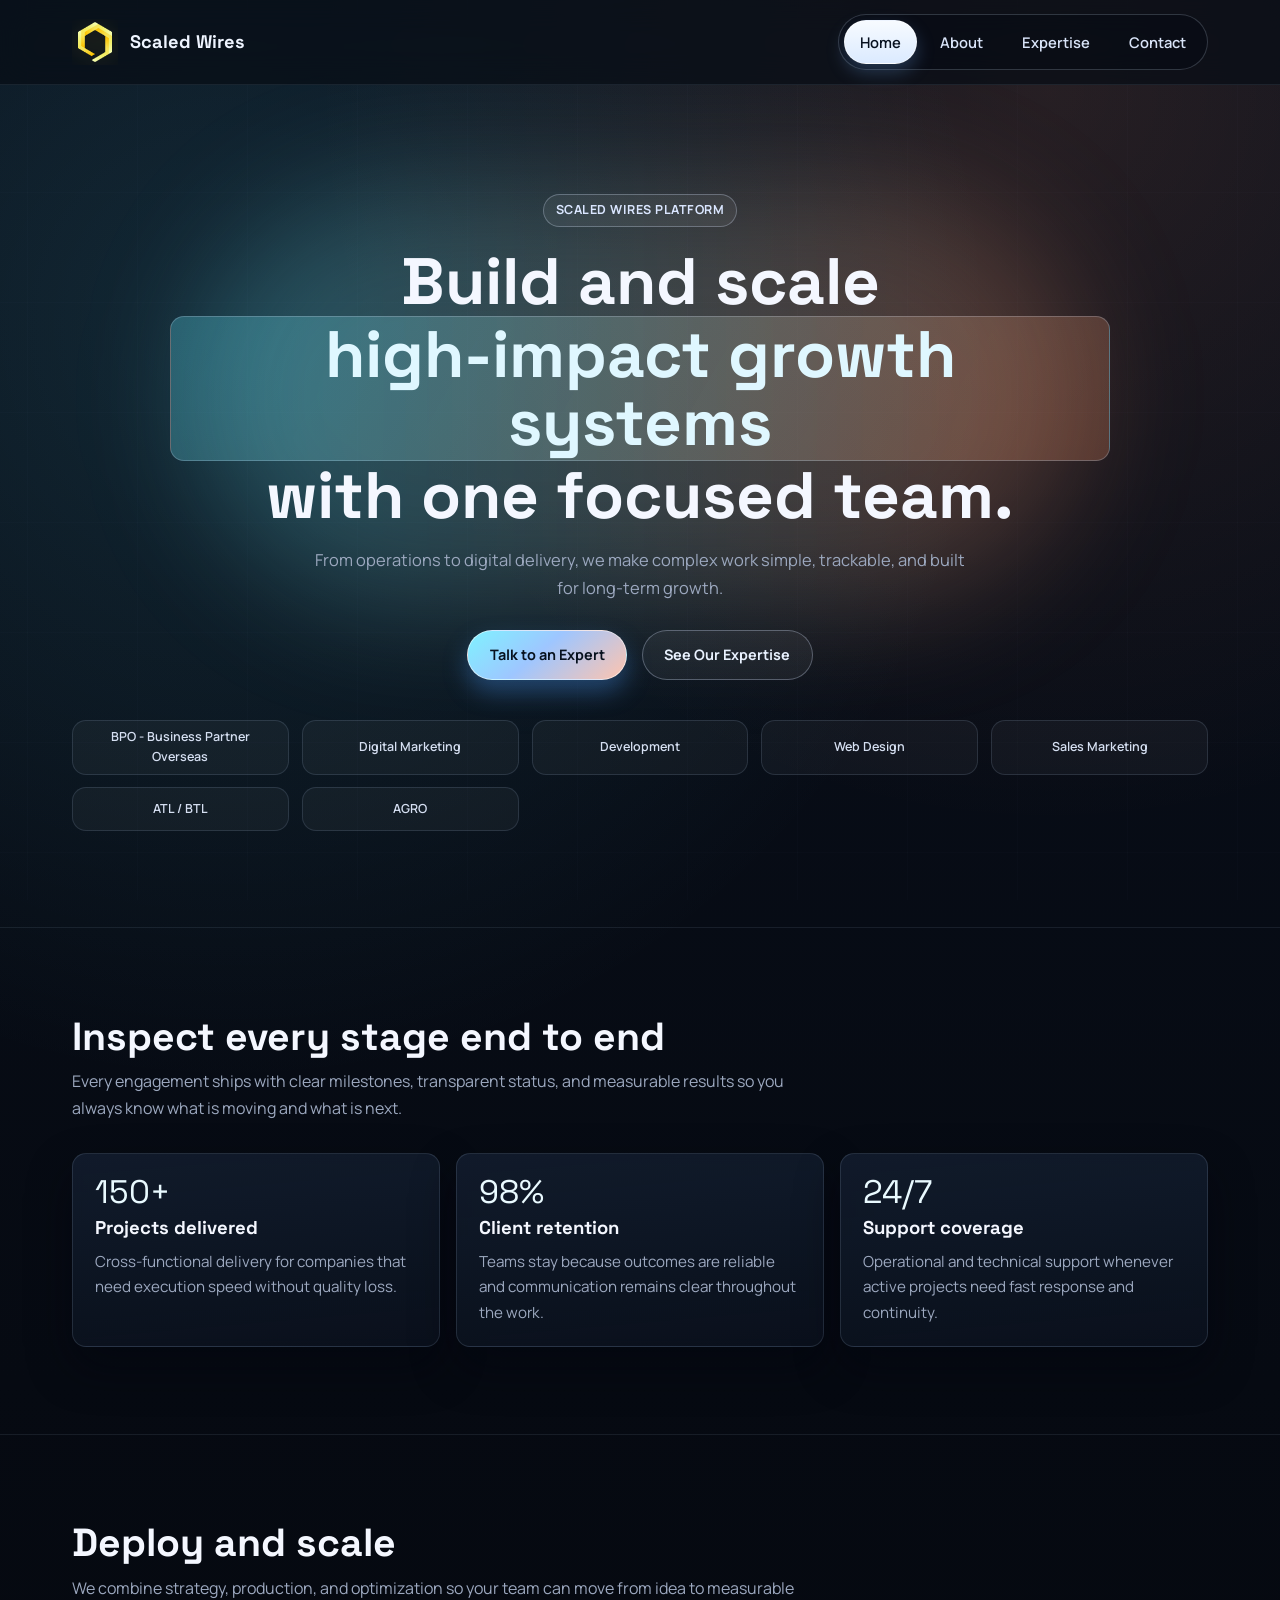
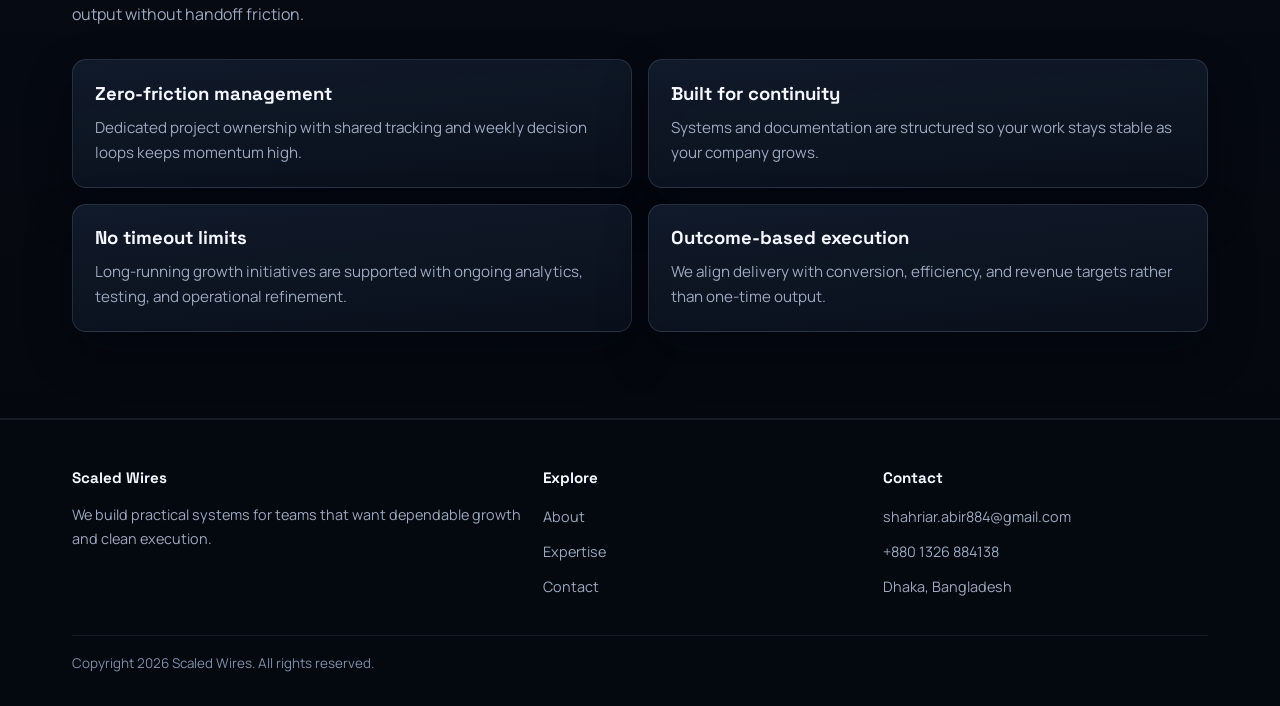
==== commit 08acb067: "Update site branding and assets" ====
--- a/index.html
+++ b/index.html
@@ -10,7 +10,7 @@
     <header>
         <div class="container">
             <nav>
-                <a class="logo" href="index.html"><span class="logo-mark" aria-hidden="true">SW</span><span class="logo-text">Scaled Wires</span></a>
+                <a class="logo" href="index.html"><span class="logo-mark" aria-hidden="true"><img src="photos/scaled wire.png" alt=""></span><span class="logo-text">Scaled Wires</span></a>
                 <ul class="nav-links">
                     <li><a class="active" href="index.html">Home</a></li>
                     <li><a href="about.html">About</a></li>
@@ -32,11 +32,13 @@
                     <a class="btn btn-secondary" href="expertise.html">See Our Expertise</a>
                 </div>
                 <div class="logo-row scroll-animation">
-                    <div class="logo-chip">BPO Operations</div>
-                    <div class="logo-chip">Marketing Ops</div>
-                    <div class="logo-chip">Web Products</div>
-                    <div class="logo-chip">Sales Systems</div>
-                    <div class="logo-chip">Automation</div>
+                    <div class="logo-chip">BPO - Business Partner Overseas</div>
+                    <div class="logo-chip">Digital Marketing</div>
+                    <div class="logo-chip">Development</div>
+                    <div class="logo-chip">Web Design</div>
+                    <div class="logo-chip">Sales Marketing</div>
+                    <div class="logo-chip">ATL / BTL</div>
+                    <div class="logo-chip">AGRO</div>
                 </div>
             </div>
         </section>
--- a/styles.css
+++ b/styles.css
@@ -1,3 +1,5 @@
+@import url("https://fonts.googleapis.com/css2?family=Manrope:wght@400;500;600;700;800&family=Space+Grotesk:wght@500;600;700&display=swap");
+
 * {
     margin: 0;
     padding: 0;
@@ -5,15 +7,18 @@
 }
 
 :root {
-    --bg: #030405;
-    --panel: #090b0f;
-    --panel-soft: #11151b;
-    --text: #eceef4;
-    --muted: #99a3b4;
-    --line: #181d25;
-    --line-soft: #13171e;
-    --accent: #5aa2ff;
-    --accent-soft: rgba(90, 162, 255, 0.22);
+    --bg: #070b14;
+    --bg-soft: #0d1320;
+    --panel: rgba(16, 24, 39, 0.72);
+    --panel-strong: rgba(11, 19, 33, 0.92);
+    --text: #f4f7ff;
+    --muted: #9ca8bf;
+    --line: rgba(151, 169, 199, 0.18);
+    --line-soft: rgba(151, 169, 199, 0.12);
+    --accent: #5ee9ff;
+    --accent-soft: rgba(94, 233, 255, 0.22);
+    --accent-warm: #ff9466;
+    --shadow: 0 20px 45px rgba(1, 5, 13, 0.45);
 }
 
 html {
@@ -21,11 +26,27 @@
 }
 
 body {
-    font-family: "Segoe UI", "Inter", system-ui, sans-serif;
-    background: var(--bg);
+    font-family: "Manrope", sans-serif;
     color: var(--text);
     line-height: 1.65;
     overflow-x: hidden;
+    background:
+        radial-gradient(circle at 18% 14%, rgba(94, 233, 255, 0.12), transparent 34%),
+        radial-gradient(circle at 82% 4%, rgba(255, 148, 102, 0.12), transparent 30%),
+        linear-gradient(180deg, #090f1b 0%, #060a12 60%, #04070d 100%);
+}
+
+body::before {
+    content: "";
+    position: fixed;
+    inset: 0;
+    background-image:
+        linear-gradient(0deg, transparent 24%, rgba(175, 192, 219, 0.05) 25%, transparent 26%),
+        linear-gradient(90deg, transparent 24%, rgba(175, 192, 219, 0.05) 25%, transparent 26%);
+    background-size: 110px 110px;
+    opacity: 0.38;
+    pointer-events: none;
+    z-index: -1;
 }
 
 a {
@@ -41,215 +62,267 @@
 header {
     position: sticky;
     top: 0;
-    z-index: 20;
-    border-bottom: 1px solid var(--line);
-    backdrop-filter: blur(8px);
-    background: rgba(3, 4, 5, 0.85);
+    z-index: 30;
+    border-bottom: 1px solid var(--line-soft);
+    backdrop-filter: blur(16px);
+    background: rgba(8, 13, 22, 0.72);
 }
 
 nav {
-    min-height: 82px;
+    min-height: 84px;
     display: flex;
     justify-content: space-between;
     align-items: center;
+    gap: 1rem;
 }
 
 .logo {
     text-decoration: none;
-    font-size: 1.02rem;
-    font-weight: 700;
-    letter-spacing: 0.09rem;
-    text-transform: uppercase;
     display: inline-flex;
     align-items: center;
-    gap: 0.65rem;
+    gap: 0.75rem;
+    font-family: "Space Grotesk", sans-serif;
+    letter-spacing: 0;
 }
 
 .logo-mark {
-    width: auto;
-    height: auto;
     display: inline-flex;
     align-items: center;
     justify-content: center;
-    color: #ffffff;
-    font-size: 1.06rem;
+    width: 46px;
+    height: 46px;
+    overflow: hidden;
+    background: transparent;
+}
+
+.logo-mark img {
+    display: block;
+    width: 40px;
+    height: 40px;
+    object-fit: contain;
+    filter: drop-shadow(0 4px 10px rgba(255, 198, 22, 0.18));
+}
+
+.logo-text {
+    color: #eef4ff;
+    font-size: 1.14rem;
     font-weight: 800;
-    letter-spacing: 0.07rem;
-    line-height: 1;
-    text-transform: uppercase;
-    text-shadow: 0 0 12px rgba(255, 255, 255, 0.16);
-}
-
-.logo-text {
-    transform: translateY(0.03rem);
-    color: #ffffff;
 }
 
 .nav-links {
     list-style: none;
     display: flex;
-    gap: 0.45rem;
-    align-items: center;
-    padding: 0.32rem;
-    border: 1px solid #1a202b;
+    align-items: center;
+    gap: 0.4rem;
+    padding: 0.33rem;
     border-radius: 999px;
-    background: rgba(0, 0, 0, 0.42);
-    box-shadow: inset 0 1px 0 rgba(255, 255, 255, 0.06);
+    border: 1px solid rgba(210, 223, 246, 0.2);
+    background: rgba(6, 11, 20, 0.5);
 }
 
 .nav-links a {
+    display: inline-flex;
+    align-items: center;
+    justify-content: center;
+    min-height: 40px;
+    padding: 0.55rem 0.95rem;
     text-decoration: none;
-    color: #e4e9f3;
-    font-size: 0.96rem;
+    border-radius: 999px;
+    color: #d9e4f8;
+    font-size: 0.92rem;
     font-weight: 600;
-    padding: 0.6rem 1rem;
-    border-radius: 999px;
-    border: 1px solid rgba(255, 255, 255, 0.14);
-    background: linear-gradient(180deg, rgba(255, 255, 255, 0.11), rgba(255, 255, 255, 0.02));
-    box-shadow: inset 0 1px 0 rgba(255, 255, 255, 0.2), 0 2px 8px rgba(0, 0, 0, 0.42);
-    transition: color 0.22s ease, background 0.22s ease, border-color 0.22s ease, transform 0.22s ease, box-shadow 0.22s ease;
+    border: 1px solid transparent;
+    transition: all 0.25s ease;
 }
 
 .nav-links a:hover {
     color: #ffffff;
-    background: linear-gradient(180deg, rgba(255, 255, 255, 0.2), rgba(255, 255, 255, 0.07));
-    border-color: rgba(255, 255, 255, 0.34);
-    transform: translateY(-2px);
-    box-shadow: inset 0 1px 0 rgba(255, 255, 255, 0.42), 0 8px 16px rgba(0, 0, 0, 0.52);
+    border-color: rgba(206, 220, 246, 0.26);
+    background: rgba(255, 255, 255, 0.08);
 }
 
 .nav-links a.active {
-    color: #ffffff;
-    border-color: rgba(255, 255, 255, 0.4);
-    background: linear-gradient(180deg, rgba(255, 255, 255, 0.26), rgba(255, 255, 255, 0.09));
-    box-shadow: inset 0 1px 0 rgba(255, 255, 255, 0.5), 0 6px 14px rgba(0, 0, 0, 0.5);
+    color: #08111f;
+    border-color: rgba(255, 255, 255, 0.5);
+    background: linear-gradient(180deg, #f7fbff 0%, #dbeaff 100%);
+    box-shadow: 0 8px 18px rgba(117, 178, 255, 0.25);
 }
 
 .btn {
     display: inline-flex;
     align-items: center;
     justify-content: center;
-    gap: 0.5rem;
+    gap: 0.45rem;
+    min-height: 46px;
     text-decoration: none;
-    border: 1px solid rgba(255, 255, 255, 0.28);
-    padding: 0.78rem 1.26rem;
+    border-radius: 999px;
+    padding: 0.78rem 1.34rem;
     font-size: 0.9rem;
-    font-weight: 600;
-    border-radius: 999px;
-    color: #ffffff;
-    background: linear-gradient(180deg, rgba(255, 255, 255, 0.2), rgba(255, 255, 255, 0.08));
-    box-shadow: inset 0 1px 0 rgba(255, 255, 255, 0.4), 0 3px 10px rgba(0, 0, 0, 0.4);
-    transition: transform 0.2s ease, box-shadow 0.2s ease, background 0.2s ease;
+    font-weight: 700;
+    transition: transform 0.25s ease, box-shadow 0.25s ease, border-color 0.25s ease;
+}
+
+.btn:hover {
+    transform: translateY(-2px);
 }
 
 .btn-primary {
-    border-color: rgba(255, 255, 255, 0.42);
-    background: linear-gradient(180deg, rgba(255, 255, 255, 0.34), rgba(255, 255, 255, 0.14));
+    color: #07111e;
+    border: 1px solid rgba(255, 255, 255, 0.56);
+    background: linear-gradient(140deg, #7ff2ff 0%, #9ec6ff 45%, #ffc4ae 100%);
+    box-shadow: 0 12px 24px rgba(72, 156, 255, 0.34);
 }
 
 .btn-primary:hover {
-    transform: translateY(-2px);
-    background: linear-gradient(180deg, rgba(255, 255, 255, 0.45), rgba(255, 255, 255, 0.2));
-    box-shadow: inset 0 1px 0 rgba(255, 255, 255, 0.62), 0 6px 14px rgba(0, 0, 0, 0.46);
+    box-shadow: 0 16px 28px rgba(92, 184, 255, 0.42);
 }
 
 .btn-secondary {
-    border-color: rgba(255, 255, 255, 0.28);
-    background: linear-gradient(180deg, rgba(255, 255, 255, 0.2), rgba(255, 255, 255, 0.08));
+    color: #e9f2ff;
+    border: 1px solid rgba(207, 221, 245, 0.32);
+    background: rgba(255, 255, 255, 0.05);
 }
 
 .btn-secondary:hover {
-    transform: translateY(-2px);
-    background: linear-gradient(180deg, rgba(255, 255, 255, 0.32), rgba(255, 255, 255, 0.14));
-    box-shadow: inset 0 1px 0 rgba(255, 255, 255, 0.62), 0 6px 14px rgba(0, 0, 0, 0.46);
+    border-color: rgba(207, 221, 245, 0.52);
+    box-shadow: 0 10px 18px rgba(7, 14, 25, 0.4);
 }
 
 .btn-tiny {
-    padding: 0.45rem 0.8rem;
-    font-size: 0.74rem;
+    min-height: 38px;
+    font-size: 0.75rem;
+    padding: 0.45rem 0.82rem;
 }
 
 main {
     position: relative;
-    background-image:
-        linear-gradient(to right, transparent 0 24.9%, var(--line-soft) 25%, transparent 25.1% 49.9%, var(--line-soft) 50%, transparent 50.1% 74.9%, var(--line-soft) 75%, transparent 75.1%),
-        linear-gradient(to bottom, transparent 0 119px, var(--line-soft) 120px);
-    background-size: 100% 100%, 100% 120px;
 }
 
 .section {
-    border-bottom: 1px solid var(--line);
-    padding: 5.5rem 0;
+    padding: 5.4rem 0;
+    border-bottom: 1px solid var(--line-soft);
 }
 
 .hero {
-    padding: 6.3rem 0 5.8rem;
+    position: relative;
     text-align: center;
+    padding: 6.8rem 0 6rem;
+}
+
+.hero::before {
+    content: "";
+    position: absolute;
+    top: 12%;
+    left: 50%;
+    width: min(880px, 88vw);
+    height: 420px;
+    transform: translateX(-50%);
+    border-radius: 999px;
+    filter: blur(60px);
+    background: linear-gradient(90deg, rgba(94, 233, 255, 0.24), rgba(255, 148, 102, 0.24));
+    pointer-events: none;
+    z-index: -1;
 }
 
 .eyebrow {
     display: inline-flex;
-    gap: 0.55rem;
-    align-items: center;
+    align-items: center;
+    justify-content: center;
+    min-height: 32px;
+    border-radius: 999px;
+    border: 1px solid rgba(212, 226, 247, 0.3);
+    background: rgba(255, 255, 255, 0.06);
+    color: #dae6ff;
+    font-size: 0.78rem;
+    font-weight: 700;
+    letter-spacing: 0.03rem;
+    text-transform: uppercase;
+    padding: 0.32rem 0.75rem;
+}
+
+.hero h1 {
+    max-width: 940px;
+    margin: 1.3rem auto 1.1rem;
+    font-family: "Space Grotesk", sans-serif;
+    font-size: 4.1rem;
+    line-height: 1.04;
+    letter-spacing: 0;
+}
+
+.highlight {
+    color: #dff7ff;
+    background: linear-gradient(120deg, rgba(94, 233, 255, 0.27), rgba(255, 148, 102, 0.24));
+    border-radius: 14px;
+    padding: 0.05em 0.34em;
+    border: 1px solid rgba(202, 222, 248, 0.25);
+    display: inline-block;
+}
+
+.hero p {
+    max-width: 660px;
+    margin: 0 auto 1.8rem;
     color: var(--muted);
-    font-size: 0.78rem;
-    border: 1px solid #1f2530;
-    border-radius: 999px;
-    padding: 0.34rem 0.7rem;
-}
-
-.hero h1 {
-    max-width: 900px;
-    margin: 1.2rem auto 1rem;
-    font-size: clamp(2.15rem, 5vw, 4rem);
-    line-height: 1.06;
-    letter-spacing: -0.02rem;
-}
-
-.highlight {
-    color: var(--accent);
-    border: 1px solid var(--accent-soft);
-    border-radius: 999px;
-    padding: 0.03em 0.38em;
-    display: inline-block;
-}
-
-.hero p {
-    max-width: 640px;
-    margin: 0 auto 1.7rem;
-    color: var(--muted);
-    font-size: 1rem;
+    font-size: 1.03rem;
 }
 
 .button-row {
     display: flex;
+    justify-content: center;
     gap: 0.9rem;
+    flex-wrap: wrap;
+}
+
+.logo-row {
+    margin-top: 2.5rem;
+    display: grid;
+    grid-template-columns: repeat(auto-fit, minmax(180px, 1fr));
+    gap: 0.8rem;
+}
+
+.logo-chip {
+    min-height: 44px;
+    border-radius: 14px;
+    border: 1px solid var(--line);
+    background: rgba(255, 255, 255, 0.04);
+    color: #d5dff1;
+    font-size: 0.78rem;
+    font-weight: 600;
+    display: flex;
+    align-items: center;
     justify-content: center;
-    flex-wrap: wrap;
-}
-
-.logo-row {
-    margin-top: 2.4rem;
-    display: grid;
-    grid-template-columns: repeat(5, minmax(0, 1fr));
-    gap: 0.8rem;
-}
-
-.logo-chip {
+    text-align: center;
+    padding: 0.35rem 0.55rem;
+    animation: chipFloat 7s ease-in-out infinite;
+}
+
+.logo-chip:nth-child(2) {
+    animation-delay: 0.6s;
+}
+
+.logo-chip:nth-child(3) {
+    animation-delay: 1.1s;
+}
+
+.logo-chip:nth-child(4) {
+    animation-delay: 1.5s;
+}
+
+.logo-chip:nth-child(5) {
+    animation-delay: 2s;
+}
+
+.panel,
+.card,
+.team-card {
     border: 1px solid var(--line);
-    background: rgba(255, 255, 255, 0.015);
-    border-radius: 999px;
-    text-align: center;
-    color: #aeb7c5;
-    font-size: 0.78rem;
-    padding: 0.5rem 0.4rem;
+    background: linear-gradient(175deg, rgba(18, 28, 45, 0.92) 0%, rgba(11, 18, 30, 0.82) 100%);
+    backdrop-filter: blur(6px);
+    box-shadow: var(--shadow);
 }
 
 .panel {
-    border: 1px solid var(--line);
-    background: linear-gradient(180deg, var(--panel) 0%, #07090c 100%);
-    border-radius: 12px;
-    padding: 1.4rem;
+    border-radius: 16px;
+    padding: 1.45rem;
 }
 
 .section-head {
@@ -257,14 +330,15 @@
 }
 
 .section-head h2 {
-    font-size: clamp(1.7rem, 4vw, 2.55rem);
+    font-family: "Space Grotesk", sans-serif;
+    font-size: 2.45rem;
     line-height: 1.1;
-    margin-bottom: 0.7rem;
+    margin-bottom: 0.66rem;
 }
 
 .section-head p {
+    max-width: 760px;
     color: var(--muted);
-    max-width: 720px;
 }
 
 .grid-2 {
@@ -280,14 +354,20 @@
 }
 
 .card {
-    border: 1px solid var(--line);
-    background: linear-gradient(180deg, var(--panel) 0%, var(--panel-soft) 100%);
-    border-radius: 10px;
-    padding: 1.25rem;
+    border-radius: 14px;
+    padding: 1.35rem;
+    transition: transform 0.28s ease, border-color 0.28s ease;
+}
+
+.card:hover {
+    transform: translateY(-6px);
+    border-color: rgba(175, 217, 255, 0.35);
 }
 
 .card h3 {
-    font-size: 1.12rem;
+    font-family: "Space Grotesk", sans-serif;
+    font-size: 1.16rem;
+    line-height: 1.3;
     margin-bottom: 0.55rem;
 }
 
@@ -296,63 +376,141 @@
     font-size: 0.95rem;
 }
 
-.team-grid {
+.service-grid {
     display: grid;
     grid-template-columns: repeat(3, minmax(0, 1fr));
     gap: 1rem;
 }
 
+.service-card {
+    border-radius: 14px;
+    overflow: hidden;
+    border: 1px solid var(--line);
+    background: linear-gradient(175deg, rgba(18, 28, 45, 0.92) 0%, rgba(11, 18, 30, 0.82) 100%);
+    backdrop-filter: blur(6px);
+    box-shadow: var(--shadow);
+    transition: transform 0.28s ease, border-color 0.28s ease;
+}
+
+.service-card:hover {
+    transform: translateY(-6px);
+    border-color: rgba(175, 217, 255, 0.35);
+}
+
+.service-image {
+    width: 100%;
+    aspect-ratio: 16 / 10;
+    object-fit: cover;
+    object-position: center;
+    display: block;
+}
+
+.service-body {
+    padding: 1rem 1.1rem 1.2rem;
+}
+
+.service-body h3 {
+    font-family: "Space Grotesk", sans-serif;
+    font-size: 1.08rem;
+    line-height: 1.32;
+    margin-bottom: 0.55rem;
+}
+
+.service-body p {
+    color: var(--muted);
+    font-size: 0.93rem;
+}
+
+.partners-grid {
+    display: grid;
+    grid-template-columns: repeat(2, minmax(0, 1fr));
+    gap: 1rem;
+}
+
+.partner-card {
+    min-height: 120px;
+    border-radius: 14px;
+    border: 1px solid var(--line);
+    background: linear-gradient(145deg, rgba(94, 233, 255, 0.09), rgba(255, 148, 102, 0.09));
+    box-shadow: var(--shadow);
+    display: flex;
+    align-items: center;
+    justify-content: center;
+    text-align: center;
+    padding: 1rem;
+    transition: transform 0.28s ease, border-color 0.28s ease;
+}
+
+.partner-card:hover {
+    transform: translateY(-5px);
+    border-color: rgba(214, 232, 255, 0.4);
+}
+
+.partner-card h3 {
+    font-family: "Space Grotesk", sans-serif;
+    font-size: 1.1rem;
+    line-height: 1.3;
+}
+
+.team-grid {
+    display: grid;
+    grid-template-columns: repeat(3, minmax(0, 1fr));
+    gap: 1rem;
+}
+
 .team-card {
-    border: 1px solid var(--line);
-    background: linear-gradient(180deg, var(--panel) 0%, var(--panel-soft) 100%);
-    border-radius: 10px;
+    border-radius: 14px;
     overflow: hidden;
-    transition: transform 0.25s ease, border-color 0.25s ease, box-shadow 0.25s ease;
+    transition: transform 0.3s ease, border-color 0.3s ease;
+}
+
+.team-card:hover {
+    transform: translateY(-8px);
+    border-color: rgba(180, 221, 255, 0.36);
 }
 
 .team-photo {
     width: 100%;
     aspect-ratio: 1 / 1;
+    display: block;
     object-fit: cover;
     object-position: center;
-    display: block;
-    transition: transform 0.35s ease, filter 0.35s ease;
+    transition: transform 0.45s ease, filter 0.45s ease;
 }
 
 .team-photo-ceo {
     object-position: center top;
 }
 
-.team-body {
-    padding: 1rem 1.1rem 1.15rem;
-}
-
-.team-role {
-    display: inline-block;
-    font-size: 0.74rem;
-    color: #aeb8c8;
-    border: 1px solid #2b3341;
-    border-radius: 999px;
-    padding: 0.2rem 0.55rem;
-    margin-bottom: 0.65rem;
-}
-
-.team-card:hover {
-    transform: translateY(-6px);
-    border-color: #2e4c74;
-    box-shadow: 0 14px 30px rgba(0, 0, 0, 0.35);
-}
-
 .team-card:hover .team-photo {
     transform: scale(1.06);
-    filter: brightness(1.08);
+    filter: saturate(1.08);
+}
+
+.team-body {
+    padding: 1rem 1.12rem 1.18rem;
+}
+
+.team-role {
+    display: inline-flex;
+    align-items: center;
+    min-height: 26px;
+    border-radius: 999px;
+    border: 1px solid rgba(208, 222, 245, 0.34);
+    background: rgba(255, 255, 255, 0.07);
+    font-size: 0.73rem;
+    font-weight: 700;
+    color: #d6e1f8;
+    padding: 0.16rem 0.58rem;
+    margin-bottom: 0.65rem;
 }
 
 .stat {
-    font-size: 2rem;
+    font-family: "Space Grotesk", sans-serif;
+    font-size: 2.04rem;
     line-height: 1;
-    margin-bottom: 0.45rem;
-    color: #eef5ff;
+    color: #e9faff;
+    margin-bottom: 0.5rem;
 }
 
 .contact-grid {
@@ -368,20 +526,23 @@
 
 label {
     display: block;
-    color: #b7c0cf;
+    color: #d7e2f7;
     font-size: 0.84rem;
-    margin-bottom: 0.35rem;
+    font-weight: 600;
+    margin-bottom: 0.36rem;
 }
 
 input,
 textarea {
     width: 100%;
-    border: 1px solid #242c37;
-    background: #0b1016;
+    border-radius: 10px;
+    border: 1px solid rgba(188, 206, 233, 0.2);
+    background: rgba(255, 255, 255, 0.04);
     color: var(--text);
-    border-radius: 8px;
-    padding: 0.72rem 0.86rem;
     font-family: inherit;
+    font-size: 0.94rem;
+    padding: 0.74rem 0.88rem;
+    transition: border-color 0.2s ease, background-color 0.2s ease;
 }
 
 textarea {
@@ -392,13 +553,14 @@
 input:focus,
 textarea:focus {
     outline: none;
-    border-color: #3b75c4;
+    border-color: rgba(123, 225, 255, 0.62);
+    background: rgba(255, 255, 255, 0.08);
 }
 
 footer {
-    border-top: 1px solid var(--line);
-    padding: 2.7rem 0 2rem;
-    background: #020304;
+    background: rgba(5, 9, 16, 0.92);
+    border-top: 1px solid var(--line-soft);
+    padding: 2.8rem 0 2rem;
 }
 
 .footer-grid {
@@ -408,6 +570,7 @@
 }
 
 .footer-title {
+    font-family: "Space Grotesk", sans-serif;
     font-size: 0.95rem;
     margin-bottom: 0.8rem;
 }
@@ -426,26 +589,60 @@
 }
 
 .footer-links a:hover {
-    color: var(--text);
+    color: #ecf3ff;
 }
 
 .footer-bottom {
     margin-top: 2.2rem;
-    border-top: 1px solid var(--line);
     padding-top: 1rem;
-    color: #748094;
+    border-top: 1px solid var(--line-soft);
+    color: #7f8ea8;
     font-size: 0.84rem;
 }
 
 .scroll-animation {
     opacity: 0;
-    transform: translateY(20px);
-    transition: opacity 0.6s ease, transform 0.6s ease;
+    transform: translateY(34px) scale(0.97);
+    filter: blur(5px);
+    transition: opacity 0.8s ease, transform 0.8s ease, filter 0.8s ease;
 }
 
 .scroll-animation.visible {
     opacity: 1;
-    transform: translateY(0);
+    transform: translateY(0) scale(1);
+    filter: blur(0);
+}
+
+.grid-2 .scroll-animation:nth-child(2),
+.grid-3 .scroll-animation:nth-child(2),
+.team-grid .scroll-animation:nth-child(2) {
+    transition-delay: 0.1s;
+}
+
+.grid-2 .scroll-animation:nth-child(3),
+.grid-3 .scroll-animation:nth-child(3),
+.team-grid .scroll-animation:nth-child(3) {
+    transition-delay: 0.2s;
+}
+
+@keyframes chipFloat {
+    0%,
+    100% {
+        transform: translateY(0);
+    }
+    50% {
+        transform: translateY(-4px);
+    }
+}
+
+@media (max-width: 1024px) {
+    .hero h1 {
+        font-size: 3.3rem;
+    }
+
+    .section-head h2 {
+        font-size: 2.1rem;
+    }
 }
 
 @media (max-width: 980px) {
@@ -453,6 +650,10 @@
         grid-template-columns: repeat(2, minmax(0, 1fr));
     }
 
+    .service-grid {
+        grid-template-columns: repeat(2, minmax(0, 1fr));
+    }
+
     .contact-grid {
         grid-template-columns: 1fr;
     }
@@ -469,29 +670,38 @@
 
     nav {
         flex-direction: column;
-        gap: 0.7rem;
-        padding: 0.85rem 0;
+        justify-content: center;
+        padding: 0.9rem 0;
     }
 
     .nav-links {
-        gap: 0.25rem;
         flex-wrap: wrap;
         justify-content: center;
+    }
+
+    .section {
+        padding: 4.2rem 0;
+    }
+
+    .hero {
+        padding: 5rem 0 4.5rem;
+    }
+
+    .hero h1 {
+        font-size: 2.3rem;
+    }
+
+    .hero p {
+        font-size: 0.96rem;
     }
 
     .logo-row,
     .grid-2,
     .grid-3,
+    .service-grid,
     .team-grid,
+    .partners-grid,
     .footer-grid {
         grid-template-columns: 1fr;
     }
-
-    .section {
-        padding: 4rem 0;
-    }
-
-    .hero {
-        padding: 4.5rem 0 4rem;
-    }
-}
+}
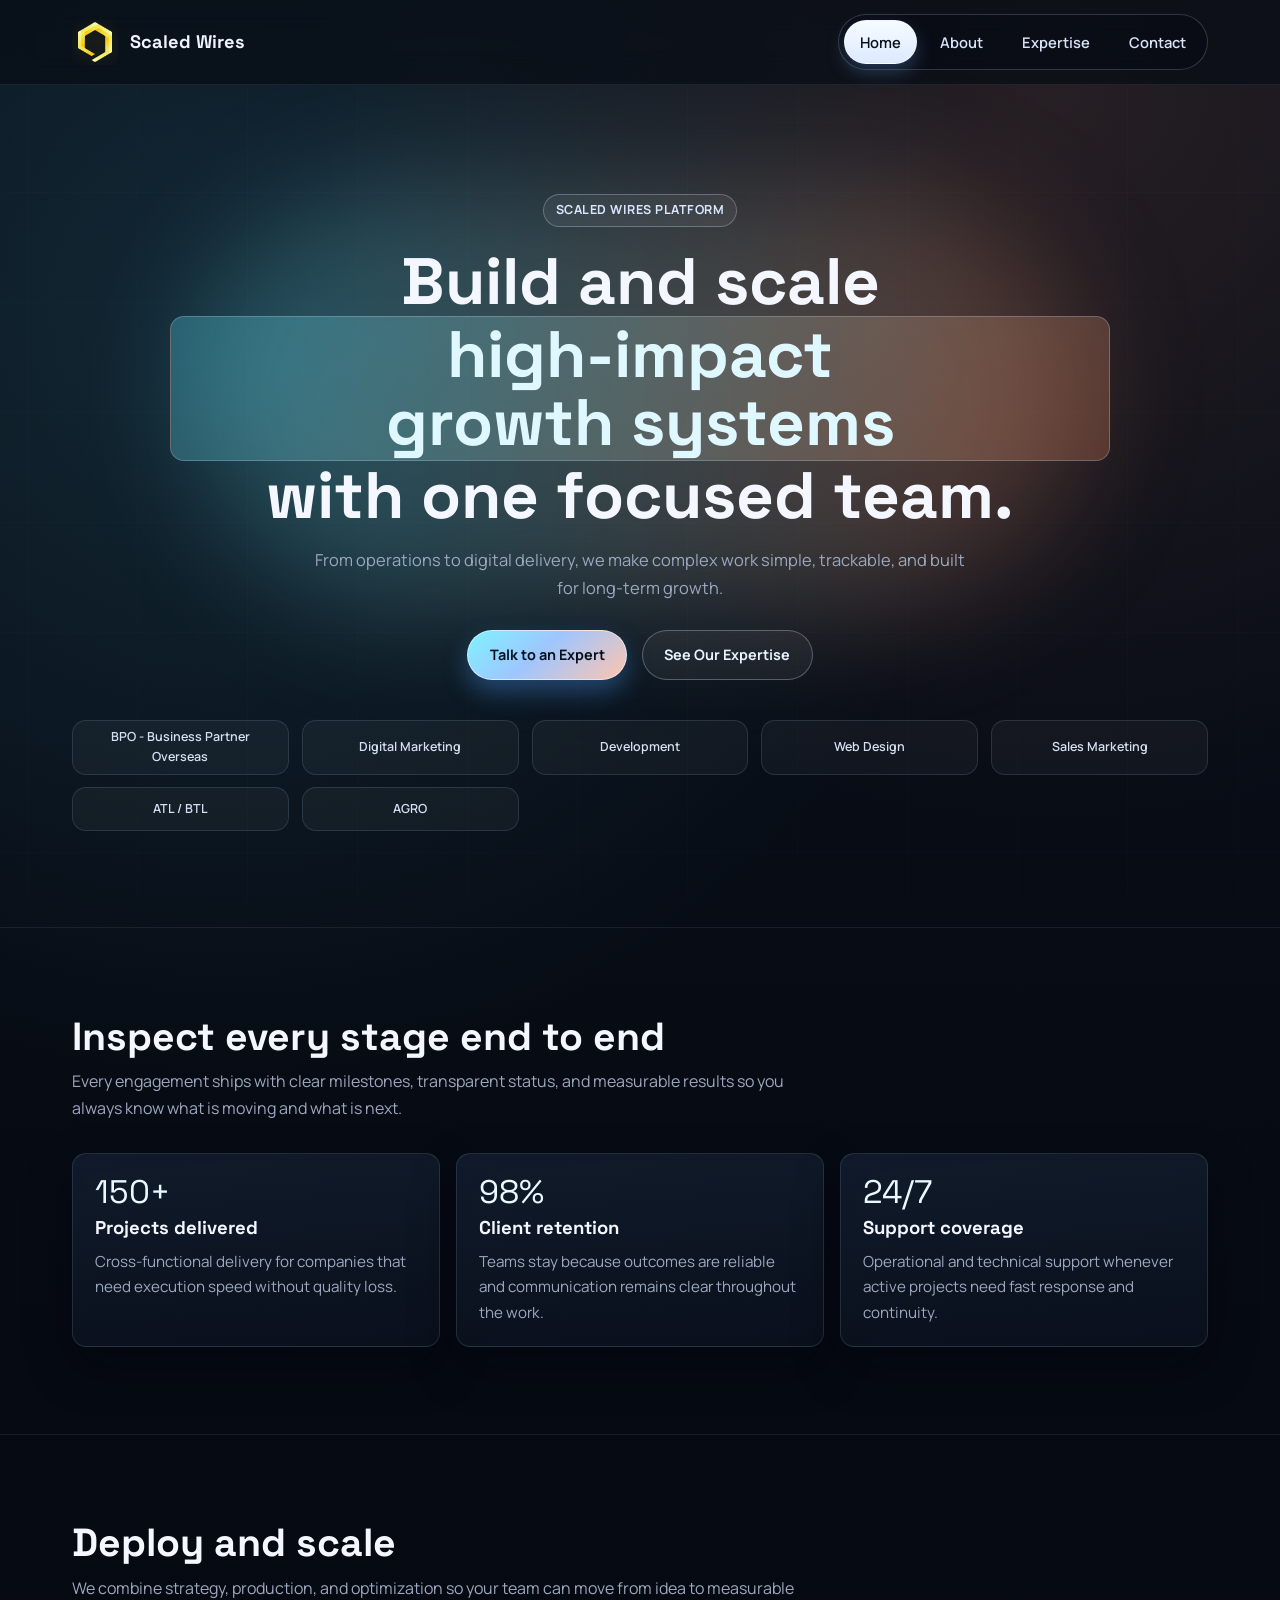
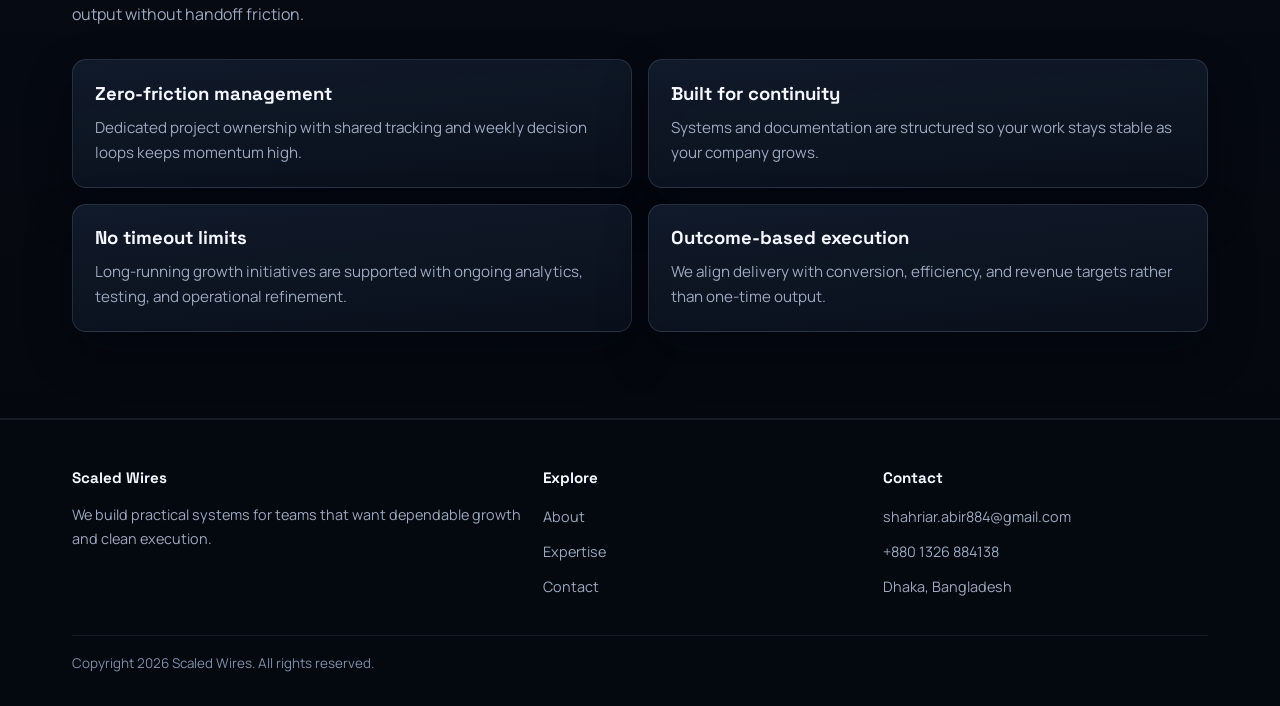
==== commit 1e40d1dd: "Add favicon and improve responsive layout" ====
--- a/index.html
+++ b/index.html
@@ -5,6 +5,7 @@
     <meta name="viewport" content="width=device-width, initial-scale=1.0">
     <title>Scaled Wires</title>
     <link rel="stylesheet" href="styles.css">
+    <link rel="icon" type="image/png" href="photos/scaled wire.png">
 </head>
 <body>
     <header>
--- a/styles.css
+++ b/styles.css
@@ -83,6 +83,7 @@
     gap: 0.75rem;
     font-family: "Space Grotesk", sans-serif;
     letter-spacing: 0;
+    min-width: 0;
 }
 
 .logo-mark {
@@ -107,6 +108,7 @@
     color: #eef4ff;
     font-size: 1.14rem;
     font-weight: 800;
+    line-height: 1.1;
 }
 
 .nav-links {
@@ -244,9 +246,10 @@
     max-width: 940px;
     margin: 1.3rem auto 1.1rem;
     font-family: "Space Grotesk", sans-serif;
-    font-size: 4.1rem;
+    font-size: clamp(2.2rem, 7vw, 4.1rem);
     line-height: 1.04;
     letter-spacing: 0;
+    text-wrap: balance;
 }
 
 .highlight {
@@ -331,14 +334,16 @@
 
 .section-head h2 {
     font-family: "Space Grotesk", sans-serif;
-    font-size: 2.45rem;
+    font-size: clamp(1.7rem, 4.5vw, 2.45rem);
     line-height: 1.1;
     margin-bottom: 0.66rem;
+    text-wrap: balance;
 }
 
 .section-head p {
     max-width: 760px;
     color: var(--muted);
+    text-wrap: pretty;
 }
 
 .grid-2 {
@@ -369,6 +374,7 @@
     font-size: 1.16rem;
     line-height: 1.3;
     margin-bottom: 0.55rem;
+    text-wrap: balance;
 }
 
 .card p {
@@ -414,6 +420,7 @@
     font-size: 1.08rem;
     line-height: 1.32;
     margin-bottom: 0.55rem;
+    text-wrap: balance;
 }
 
 .service-body p {
@@ -450,6 +457,7 @@
     font-family: "Space Grotesk", sans-serif;
     font-size: 1.1rem;
     line-height: 1.3;
+    text-wrap: balance;
 }
 
 .team-grid {
@@ -569,6 +577,11 @@
     gap: 1rem;
 }
 
+img {
+    max-width: 100%;
+    height: auto;
+}
+
 .footer-title {
     font-family: "Space Grotesk", sans-serif;
     font-size: 0.95rem;
@@ -646,6 +659,18 @@
 }
 
 @media (max-width: 980px) {
+    .container {
+        padding: 0 1.25rem;
+    }
+
+    nav {
+        gap: 0.8rem;
+    }
+
+    .logo-text {
+        font-size: 1.03rem;
+    }
+
     .grid-3 {
         grid-template-columns: repeat(2, minmax(0, 1fr));
     }
@@ -677,6 +702,18 @@
     .nav-links {
         flex-wrap: wrap;
         justify-content: center;
+        width: 100%;
+    }
+
+    .nav-links li {
+        flex: 1 1 calc(50% - 0.4rem);
+    }
+
+    .nav-links a {
+        width: 100%;
+        min-height: 38px;
+        padding: 0.5rem 0.75rem;
+        font-size: 0.88rem;
     }
 
     .section {
@@ -693,6 +730,15 @@
 
     .hero p {
         font-size: 0.96rem;
+    }
+
+    .button-row {
+        gap: 0.7rem;
+    }
+
+    .btn {
+        width: 100%;
+        max-width: 340px;
     }
 
     .logo-row,
@@ -705,3 +751,97 @@
         grid-template-columns: 1fr;
     }
 }
+
+@media (max-width: 640px) {
+    header {
+        position: static;
+    }
+
+    .container {
+        padding: 0 0.95rem;
+    }
+
+    nav {
+        padding: 0.75rem 0;
+        gap: 0.65rem;
+    }
+
+    .logo-mark {
+        width: 40px;
+        height: 40px;
+    }
+
+    .logo-mark img {
+        width: 34px;
+        height: 34px;
+    }
+
+    .logo-text {
+        font-size: 0.98rem;
+    }
+
+    .section {
+        padding: 3.6rem 0;
+    }
+
+    .hero {
+        padding: 4.25rem 0 3.8rem;
+    }
+
+    .hero p {
+        font-size: 0.93rem;
+        margin-bottom: 1.4rem;
+    }
+
+    .eyebrow {
+        font-size: 0.72rem;
+        min-height: 29px;
+        padding: 0.28rem 0.64rem;
+    }
+
+    .section-head {
+        margin-bottom: 1.4rem;
+    }
+
+    .card,
+    .panel,
+    .service-body,
+    .team-body,
+    .partner-card {
+        padding: 1rem;
+    }
+
+    footer {
+        padding-top: 2.3rem;
+    }
+}
+
+@media (max-width: 480px) {
+    .nav-links li {
+        flex: 1 1 100%;
+    }
+
+    .nav-links a {
+        min-height: 36px;
+        font-size: 0.85rem;
+    }
+
+    .hero h1 {
+        line-height: 1.08;
+    }
+
+    .logo-chip {
+        min-height: 40px;
+        font-size: 0.73rem;
+    }
+
+    .stat {
+        font-size: 1.78rem;
+    }
+
+    .footer-links a,
+    .footer-muted,
+    .footer-bottom {
+        font-size: 0.84rem;
+    }
+}
